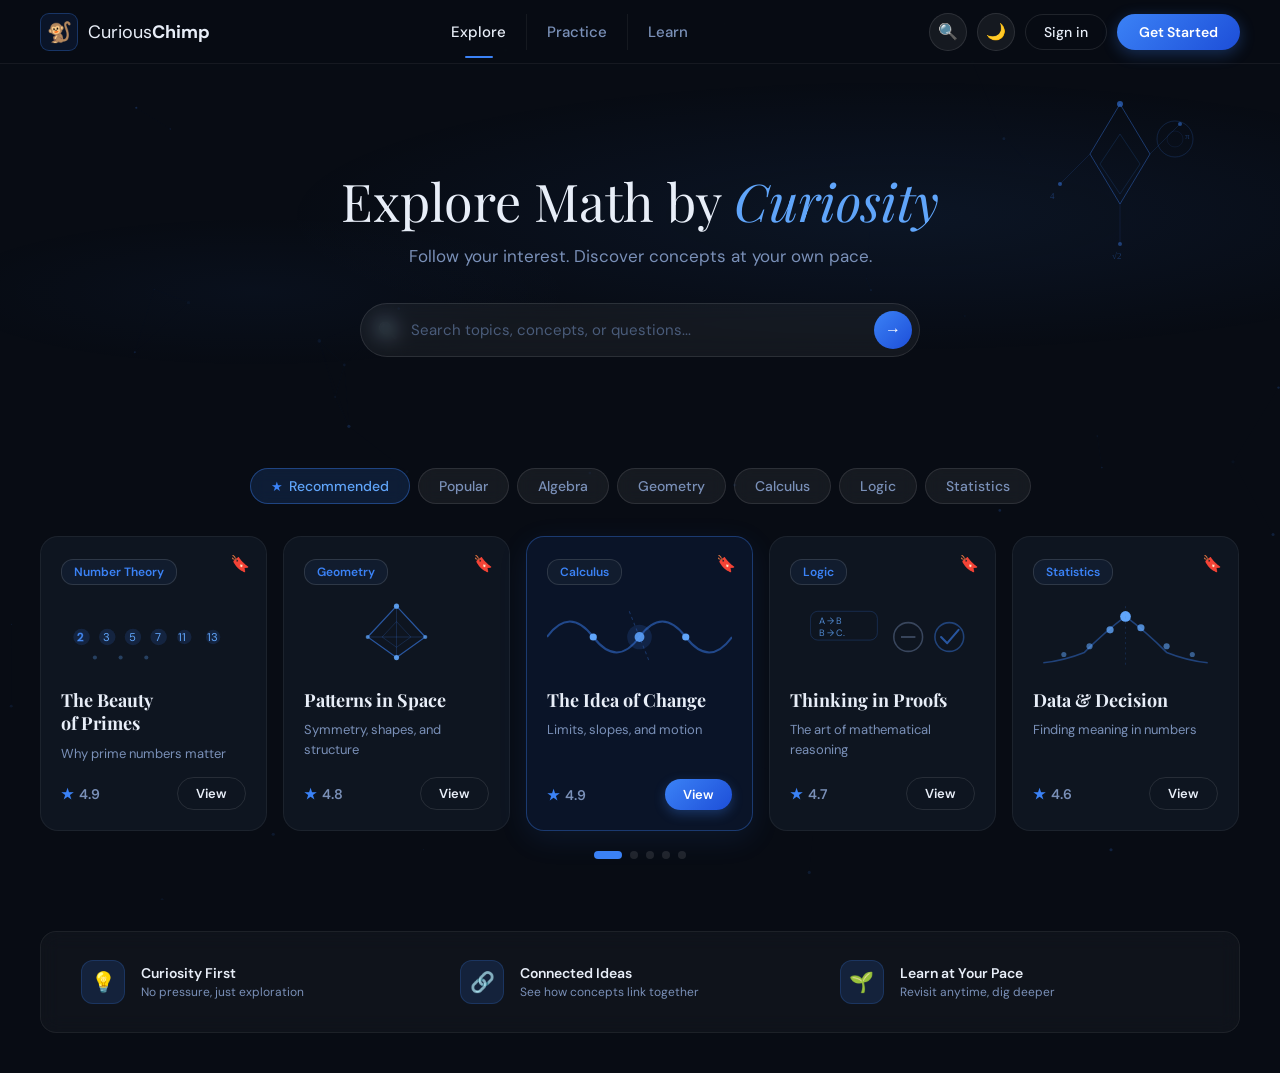
==== index.html @ c5323f4f "renamed index.html.html to index.html" ====
<!DOCTYPE html>
<html lang="en">
<head>
<meta charset="UTF-8">
<meta name="viewport" content="width=device-width, initial-scale=1.0">
<title>Curious Chimp – Explore Math by Curiosity</title>
<link href="https://fonts.googleapis.com/css2?family=Playfair+Display:ital,wght@0,400;0,700;1,400;1,700&family=DM+Sans:wght@300;400;500;600&display=swap" rel="stylesheet">
<style>
  :root {
    --gold: #3B82F6;
    --gold-light: #60A5FA;
    --gold-dim: rgba(59,130,246,0.15);
    --transition: 0.4s cubic-bezier(0.4,0,0.2,1);
  }

  /* ── DARK THEME ── */
  .dark {
    --bg: #080c14;
    --bg2: #0e1520;
    --bg3: #121a28;
    --card-bg: #0e1520;
    --card-border: rgba(255,255,255,0.06);
    --card-hover: #141e30;
    --nav-bg: rgba(8,12,20,0.92);
    --text-primary: #e8eef8;
    --text-secondary: #7a90b8;
    --text-muted: #4a5c7a;
    --pill-bg: rgba(255,255,255,0.06);
    --pill-border: rgba(255,255,255,0.1);
    --pill-active-bg: rgba(59,130,246,0.15);
    --pill-active-border: rgba(59,130,246,0.4);
    --search-bg: rgba(255,255,255,0.05);
    --search-border: rgba(255,255,255,0.1);
    --badge-bg: #111c2e;
    --badge-border: rgba(255,255,255,0.12);
    --footer-bg: rgba(255,255,255,0.03);
    --shadow: 0 0 60px rgba(59,130,246,0.08);
    --glow: 0 0 40px rgba(59,130,246,0.25);
  }

  /* ── LIGHT THEME ── */
  .light {
    --bg: #fafafa;
    --bg2: #f4f4f5;
    --bg3: #eeeeef;
    --card-bg: #ffffff;
    --card-border: rgba(0,0,0,0.07);
    --card-hover: #ffffff;
    --nav-bg: rgba(250,250,250,0.95);
    --text-primary: #0e1e3a;
    --text-secondary: #3a5890;
    --text-muted: #8a9ab8;
    --pill-bg: rgba(255,255,255,0.85);
    --pill-border: rgba(0,0,0,0.1);
    --pill-active-bg: rgba(59,130,246,0.10);
    --pill-active-border: rgba(59,130,246,0.45);
    --search-bg: #ffffff;
    --search-border: rgba(0,0,0,0.12);
    --badge-bg: rgba(59,130,246,0.08);
    --badge-border: rgba(59,130,246,0.2);
    --footer-bg: rgba(255,255,255,0.8);
    --shadow: 0 4px 30px rgba(0,0,0,0.06);
    --glow: 0 0 40px rgba(59,130,246,0.12);
  }

  * { margin: 0; padding: 0; box-sizing: border-box; }

  body {
    font-family: 'DM Sans', sans-serif;
    background: var(--bg);
    color: var(--text-primary);
    min-height: 100vh;
    transition: background var(--transition), color var(--transition);
    overflow-x: hidden;
  }

  /* ── NAVBAR ── */
  nav {
    position: sticky;
    top: 0;
    z-index: 100;
    background: var(--nav-bg);
    backdrop-filter: blur(20px);
    border-bottom: 1px solid var(--card-border);
    padding: 0 40px;
    height: 64px;
    display: flex;
    align-items: center;
    justify-content: space-between;
    transition: background var(--transition), border-color var(--transition);
  }

  .nav-logo {
    display: flex;
    align-items: center;
    gap: 10px;
    text-decoration: none;
  }

  .logo-icon {
    width: 38px;
    height: 38px;
    background: #0a1428;
    border-radius: 9px;
    display: flex;
    align-items: center;
    justify-content: center;
    font-size: 20px;
    border: 1px solid rgba(59,130,246,0.3);
  }

  .logo-text {
    font-family: 'DM Sans', sans-serif;
    font-size: 18px;
    font-weight: 400;
    color: var(--text-primary);
    transition: color var(--transition);
  }

  .logo-text strong { font-weight: 700; }

  .nav-links {
    display: flex;
    align-items: center;
    gap: 0;
    list-style: none;
  }

  .nav-links li a {
    padding: 8px 20px;
    text-decoration: none;
    font-size: 15px;
    font-weight: 500;
    color: var(--text-secondary);
    border-right: 1px solid var(--card-border);
    transition: color 0.2s;
    display: block;
  }
  .nav-links li:last-child a { border-right: none; }

  .nav-links li a.active {
    color: var(--text-primary);
    position: relative;
  }
  .nav-links li a.active::after {
    content: '';
    position: absolute;
    bottom: -8px;
    left: 50%;
    transform: translateX(-50%);
    width: 28px;
    height: 2px;
    background: var(--gold);
    border-radius: 2px;
  }
  .nav-links li a:hover { color: var(--text-primary); }

  .nav-actions {
    display: flex;
    align-items: center;
    gap: 10px;
  }

  .btn-icon {
    width: 38px;
    height: 38px;
    border-radius: 50%;
    border: 1px solid var(--pill-border);
    background: var(--pill-bg);
    color: var(--text-primary);
    cursor: pointer;
    display: flex;
    align-items: center;
    justify-content: center;
    font-size: 16px;
    transition: all 0.2s;
  }
  .btn-icon:hover { background: var(--gold-dim); border-color: var(--gold); }

  .btn-signin {
    padding: 8px 18px;
    border-radius: 20px;
    border: 1px solid var(--pill-border);
    background: transparent;
    color: var(--text-primary);
    font-family: 'DM Sans', sans-serif;
    font-size: 14px;
    font-weight: 500;
    cursor: pointer;
    transition: all 0.2s;
  }
  .btn-signin:hover { border-color: var(--gold); color: var(--gold); }

  .btn-cta {
    padding: 9px 22px;
    border-radius: 24px;
    border: none;
    background: linear-gradient(135deg, var(--gold), #1d4ed8);
    color: #fff;
    font-family: 'DM Sans', sans-serif;
    font-size: 14px;
    font-weight: 600;
    cursor: pointer;
    transition: all 0.2s;
    box-shadow: 0 4px 15px rgba(59,130,246,0.3);
  }
  .btn-cta:hover { transform: translateY(-1px); box-shadow: 0 6px 20px rgba(59,130,246,0.4); }

  /* Theme toggle */
  .theme-toggle {
    width: 38px;
    height: 38px;
    border-radius: 50%;
    border: 1px solid var(--pill-border);
    background: var(--pill-bg);
    color: var(--text-primary);
    cursor: pointer;
    display: flex;
    align-items: center;
    justify-content: center;
    font-size: 16px;
    transition: all 0.2s;
  }
  .theme-toggle:hover { background: var(--gold-dim); border-color: var(--gold); }

  /* ── HERO ── */
  .hero {
    position: relative;
    padding: 80px 40px 60px;
    text-align: center;
    overflow: hidden;
    min-height: 380px;
    display: flex;
    flex-direction: column;
    align-items: center;
    justify-content: center;
  }

  /* Dark hero background */
  .dark .hero::before {
    content: '';
    position: absolute;
    inset: 0;
    background: radial-gradient(ellipse 80% 60% at 70% 40%, rgba(59,130,246,0.08) 0%, transparent 60%),
                radial-gradient(ellipse 50% 40% at 20% 60%, rgba(59,130,246,0.04) 0%, transparent 50%);
    pointer-events: none;
  }

  /* Light hero background */
  .light .hero::before {
    content: '';
    position: absolute;
    inset: 0;
    background: radial-gradient(ellipse 80% 60% at 70% 40%, rgba(59,130,246,0.07) 0%, transparent 60%),
                radial-gradient(ellipse 60% 50% at 10% 70%, rgba(59,130,246,0.04) 0%, transparent 50%);
    pointer-events: none;
  }

  /* Geometric decoration top-right */
  .hero-deco {
    position: absolute;
    top: 20px;
    right: 60px;
    width: 200px;
    height: 220px;
    opacity: 0.5;
    pointer-events: none;
  }
  .dark .hero-deco { opacity: 0.4; }
  .light .hero-deco { opacity: 0.3; }

  .hero h1 {
    font-family: 'Playfair Display', serif;
    font-size: clamp(36px, 5vw, 52px);
    font-weight: 400;
    color: var(--text-primary);
    margin-bottom: 14px;
    position: relative;
    transition: color var(--transition);
    line-height: 1.15;
  }

  .hero h1 em {
    font-style: italic;
    color: var(--gold-light);
  }

  .hero p {
    font-size: 17px;
    color: var(--text-secondary);
    margin-bottom: 36px;
    font-weight: 400;
    position: relative;
    transition: color var(--transition);
  }

  /* Search */
  .search-wrap {
    position: relative;
    width: 100%;
    max-width: 560px;
    margin: 0 auto;
  }

  .search-box {
    width: 100%;
    padding: 16px 60px 16px 50px;
    border-radius: 32px;
    border: 1px solid var(--search-border);
    background: var(--search-bg);
    color: var(--text-primary);
    font-family: 'DM Sans', sans-serif;
    font-size: 15px;
    outline: none;
    transition: all 0.2s;
    backdrop-filter: blur(10px);
  }
  .search-box::placeholder { color: var(--text-muted); }
  .search-box:focus {
    border-color: rgba(59,130,246,0.5);
    box-shadow: 0 0 0 3px rgba(59,130,246,0.1);
  }

  .search-icon {
    position: absolute;
    left: 18px;
    top: 50%;
    transform: translateY(-50%);
    color: var(--text-muted);
    font-size: 16px;
  }

  .search-btn {
    position: absolute;
    right: 8px;
    top: 50%;
    transform: translateY(-50%);
    width: 38px;
    height: 38px;
    border-radius: 50%;
    border: none;
    background: linear-gradient(135deg, var(--gold), #1d4ed8);
    color: #fff;
    font-size: 16px;
    cursor: pointer;
    display: flex;
    align-items: center;
    justify-content: center;
    transition: all 0.2s;
  }
  .search-btn:hover { transform: translateY(-50%) scale(1.08); box-shadow: var(--glow); }

  /* ── FILTER PILLS ── */
  .filters {
    display: flex;
    justify-content: center;
    gap: 8px;
    padding: 24px 40px;
    flex-wrap: wrap;
  }

  .pill {
    padding: 8px 20px;
    border-radius: 24px;
    border: 1px solid var(--pill-border);
    background: var(--pill-bg);
    color: var(--text-secondary);
    font-family: 'DM Sans', sans-serif;
    font-size: 14px;
    font-weight: 500;
    cursor: pointer;
    transition: all 0.2s;
    display: flex;
    align-items: center;
    gap: 6px;
    backdrop-filter: blur(8px);
  }

  .pill:hover {
    border-color: rgba(59,130,246,0.4);
    color: var(--text-primary);
    background: var(--gold-dim);
  }

  .pill.active {
    background: var(--pill-active-bg);
    border-color: var(--pill-active-border);
    color: var(--gold-light);
  }

  .pill-star { color: var(--gold); font-size: 13px; }

  /* ── CARDS ── */
  .cards-section {
    padding: 8px 40px 40px;
  }

  .cards-track-wrap {
    overflow: visible;
    position: relative;
  }

  .cards-track {
    display: flex;
    gap: 16px;
    transition: transform 0.5s cubic-bezier(0.4, 0, 0.2, 1);
  }

  .card {
    flex: 0 0 calc(20% - 13px);
    min-width: 220px;
    background: var(--card-bg);
    border: 1px solid var(--card-border);
    border-radius: 18px;
    padding: 22px 20px 20px;
    cursor: pointer;
    transition: all 0.3s cubic-bezier(0.4, 0, 0.2, 1);
    display: flex;
    flex-direction: column;
    gap: 8px;
    position: relative;
  }

  .card:hover {
    background: var(--card-hover);
    border-color: rgba(59,130,246,0.3);
    transform: translateY(-4px);
    box-shadow: 0 16px 40px rgba(0,0,0,0.2), 0 0 20px rgba(59,130,246,0.08);
  }

  .card.featured {
    border-color: rgba(59,130,246,0.35);
    box-shadow: 0 8px 30px rgba(59,130,246,0.1);
  }
  .dark .card.featured { background: #0a1428; }
  .light .card.featured { background: #f0f5ff; }

  .card-badge {
    display: inline-block;
    padding: 4px 12px;
    border-radius: 12px;
    font-size: 12px;
    font-weight: 600;
    border: 1px solid var(--badge-border);
    background: var(--badge-bg);
    color: var(--gold);
    width: fit-content;
    transition: background var(--transition), border-color var(--transition);
  }

  .card-visual {
    height: 80px;
    display: flex;
    align-items: center;
    justify-content: center;
    margin: 4px 0;
  }

  .card-visual svg {
    width: 100%;
    height: 100%;
  }

  .card-title {
    font-family: 'Playfair Display', serif;
    font-size: 18px;
    font-weight: 700;
    color: var(--text-primary);
    line-height: 1.3;
    transition: color var(--transition);
  }

  .card-desc {
    font-size: 13px;
    color: var(--text-secondary);
    line-height: 1.5;
    flex: 1;
    transition: color var(--transition);
  }

  .card-footer {
    display: flex;
    align-items: center;
    justify-content: space-between;
    margin-top: 6px;
  }

  .card-rating {
    display: flex;
    align-items: center;
    gap: 5px;
    font-size: 14px;
    font-weight: 600;
    color: var(--text-secondary);
  }
  .card-rating .star { color: var(--gold); font-size: 14px; }

  .btn-view {
    padding: 7px 18px;
    border-radius: 20px;
    font-family: 'DM Sans', sans-serif;
    font-size: 13px;
    font-weight: 600;
    cursor: pointer;
    border: none;
    transition: all 0.2s;
  }

  .btn-view-filled {
    background: linear-gradient(135deg, var(--gold), #1d4ed8);
    color: #fff;
    box-shadow: 0 4px 12px rgba(59,130,246,0.3);
  }
  .btn-view-filled:hover { box-shadow: 0 6px 18px rgba(59,130,246,0.45); transform: translateY(-1px); }

  .btn-view-outline {
    background: transparent;
    border: 1px solid var(--pill-border) !important;
    color: var(--text-primary);
  }
  .btn-view-outline:hover { border-color: rgba(59,130,246,0.5) !important; color: var(--gold); }

  /* Bookmark icon */
  .card-bookmark {
    position: absolute;
    top: 16px;
    right: 16px;
    color: var(--text-muted);
    font-size: 16px;
    cursor: pointer;
    transition: color 0.2s;
  }
  .card-bookmark:hover, .card-bookmark.saved { color: var(--gold); }

  /* ── DOTS ── */
  .dots {
    display: flex;
    justify-content: center;
    gap: 8px;
    padding: 20px 0 32px;
  }

  .dot {
    width: 8px;
    height: 8px;
    border-radius: 4px;
    background: var(--pill-border);
    cursor: pointer;
    transition: all 0.3s;
    border: none;
  }
  .dot.active {
    width: 28px;
    background: var(--gold);
  }

  /* ── FOOTER FEATURES ── */
  .features {
    display: grid;
    grid-template-columns: repeat(3, 1fr);
    margin: 0 40px;
    border-radius: 16px;
    background: var(--footer-bg);
    border: 1px solid var(--card-border);
    padding: 28px 40px;
    gap: 20px;
    backdrop-filter: blur(10px);
    transition: background var(--transition), border-color var(--transition);
  }

  .feature {
    display: flex;
    align-items: center;
    gap: 16px;
  }

  .feature-icon {
    width: 44px;
    height: 44px;
    border-radius: 12px;
    background: var(--gold-dim);
    border: 1px solid rgba(59,130,246,0.2);
    display: flex;
    align-items: center;
    justify-content: center;
    font-size: 20px;
    flex-shrink: 0;
    color: var(--gold);
  }

  .feature h4 {
    font-family: 'DM Sans', sans-serif;
    font-size: 14px;
    font-weight: 600;
    color: var(--text-primary);
    margin-bottom: 2px;
    transition: color var(--transition);
  }

  .feature p {
    font-size: 12px;
    color: var(--text-secondary);
    transition: color var(--transition);
  }

  /* ── CARD SVG ILLUSTRATIONS ── */
  .dark .card-line { stroke: rgba(59,130,246,0.6); }
  .dark .card-line-dim { stroke: rgba(59,130,246,0.25); }
  .dark .card-dot { fill: var(--gold-light); }
  .dark .card-glow { fill: rgba(59,130,246,0.15); }

  .light .card-line { stroke: rgba(30,80,200,0.5); }
  .light .card-line-dim { stroke: rgba(30,80,200,0.2); }
  .light .card-dot { fill: var(--gold); }
  .light .card-glow { fill: rgba(59,130,246,0.08); }

  /* ── PARTICLE CANVAS ── */
  #particles {
    position: fixed;
    top: 0; left: 0;
    width: 100%; height: 100%;
    pointer-events: none;
    z-index: 0;
    opacity: 0.4;
  }
  .light #particles { opacity: 0.15; }

  /* all content above canvas */
  nav, main { position: relative; z-index: 1; }

  /* animations */
  @keyframes fadeUp {
    from { opacity: 0; transform: translateY(20px); }
    to { opacity: 1; transform: translateY(0); }
  }

  .hero > * { animation: fadeUp 0.7s ease both; }
  .hero > *:nth-child(1) { animation-delay: 0.05s; }
  .hero > *:nth-child(2) { animation-delay: 0.15s; }
  .hero > *:nth-child(3) { animation-delay: 0.25s; }

  @keyframes cardIn {
    from { opacity: 0; transform: translateY(16px); }
    to { opacity: 1; transform: translateY(0); }
  }
  .card { animation: cardIn 0.5s ease both; }
  .card:nth-child(1) { animation-delay: 0.1s; }
  .card:nth-child(2) { animation-delay: 0.18s; }
  .card:nth-child(3) { animation-delay: 0.26s; }
  .card:nth-child(4) { animation-delay: 0.34s; }
  .card:nth-child(5) { animation-delay: 0.42s; }

  /* wave svg animation */
  @keyframes waveDrift {
    0% { transform: translateX(0); }
    50% { transform: translateX(-8px); }
    100% { transform: translateX(0); }
  }
  .wave-path { animation: waveDrift 4s ease-in-out infinite; }

  /* number theory top primes floating */
  @keyframes float {
    0%, 100% { transform: translateY(0); }
    50% { transform: translateY(-5px); }
  }
  .float-el { animation: float 3s ease-in-out infinite; }

  /* modal overlay for "View" */
  .modal-overlay {
    display: none;
    position: fixed;
    inset: 0;
    background: rgba(0,0,0,0.7);
    z-index: 200;
    align-items: center;
    justify-content: center;
    backdrop-filter: blur(6px);
  }
  .modal-overlay.open { display: flex; animation: fadeUp 0.25s ease; }

  .modal {
    background: var(--card-bg);
    border: 1px solid var(--card-border);
    border-radius: 24px;
    padding: 40px;
    max-width: 440px;
    width: 90%;
    position: relative;
    text-align: center;
  }

  .modal-close {
    position: absolute;
    top: 16px;
    right: 16px;
    background: none;
    border: none;
    color: var(--text-muted);
    font-size: 20px;
    cursor: pointer;
    transition: color 0.2s;
  }
  .modal-close:hover { color: var(--text-primary); }

  .modal h2 {
    font-family: 'Playfair Display', serif;
    font-size: 26px;
    color: var(--text-primary);
    margin: 16px 0 10px;
  }
  .modal p {
    color: var(--text-secondary);
    font-size: 14px;
    line-height: 1.7;
    margin-bottom: 24px;
  }
  .modal .btn-cta { width: 100%; justify-content: center; display: block; padding: 13px; }
</style>
</head>
<body class="dark">

<canvas id="particles"></canvas>

<nav>
  <a href="#" class="nav-logo">
    <div class="logo-icon">🐒</div>
    <span class="logo-text">Curious<strong>Chimp</strong></span>
  </a>

  <ul class="nav-links">
    <li><a href="#" class="active">Explore</a></li>
    <li><a href="#">Practice</a></li>
    <li><a href="#">Learn</a></li>
  </ul>

  <div class="nav-actions">
    <button class="btn-icon" title="Search">🔍</button>
    <button class="theme-toggle" id="themeToggle" title="Toggle theme">🌙</button>
    <button class="btn-signin">Sign in</button>
    <button class="btn-cta">Get Started</button>
  </div>
</nav>

<main>
  <!-- HERO -->
  <section class="hero">
    <!-- Geometric decoration -->
    <svg class="hero-deco" viewBox="0 0 200 220" fill="none" xmlns="http://www.w3.org/2000/svg">
      <g opacity="0.8">
        <!-- diamond shapes -->
        <polygon points="100,20 130,70 100,120 70,70" stroke="#3B82F6" stroke-width="0.8" fill="none" opacity="0.6"/>
        <polygon points="100,50 120,80 100,110 80,80" stroke="#3B82F6" stroke-width="0.5" fill="none" opacity="0.4"/>
        <!-- circles -->
        <circle cx="155" cy="55" r="18" stroke="#3B82F6" stroke-width="0.6" fill="none" opacity="0.4"/>
        <circle cx="155" cy="55" r="8" stroke="#3B82F6" stroke-width="0.4" fill="none" opacity="0.3"/>
        <!-- lines -->
        <line x1="70" y1="70" x2="40" y2="100" stroke="#3B82F6" stroke-width="0.5" opacity="0.35"/>
        <line x1="130" y1="70" x2="160" y2="40" stroke="#3B82F6" stroke-width="0.5" opacity="0.35"/>
        <line x1="100" y1="120" x2="100" y2="160" stroke="#3B82F6" stroke-width="0.5" opacity="0.3"/>
        <!-- dots -->
        <circle cx="40" cy="100" r="2" fill="#3B82F6" opacity="0.6"/>
        <circle cx="160" cy="40" r="2" fill="#3B82F6" opacity="0.6"/>
        <circle cx="100" cy="160" r="2" fill="#3B82F6" opacity="0.5"/>
        <circle cx="100" cy="20" r="3" fill="#3B82F6" opacity="0.7"/>
        <!-- small number labels -->
        <text x="30" y="115" font-size="9" fill="#3B82F6" opacity="0.4" font-family="serif">4</text>
        <text x="165" y="55" font-size="9" fill="#3B82F6" opacity="0.4" font-family="serif">π</text>
        <text x="92" y="175" font-size="9" fill="#3B82F6" opacity="0.4" font-family="serif">√2</text>
      </g>
    </svg>

    <h1>Explore Math by <em>Curiosity</em></h1>
    <p>Follow your interest. Discover concepts at your own pace.</p>

    <div class="search-wrap">
      <span class="search-icon">🔍</span>
      <input class="search-box" type="text" placeholder="Search topics, concepts, or questions..." id="searchInput">
      <button class="search-btn" id="searchBtn">→</button>
    </div>
  </section>

  <!-- FILTER PILLS -->
  <div class="filters">
    <button class="pill active" data-filter="recommended">
      <span class="pill-star">★</span> Recommended
    </button>
    <button class="pill" data-filter="popular">Popular</button>
    <button class="pill" data-filter="algebra">Algebra</button>
    <button class="pill" data-filter="geometry">Geometry</button>
    <button class="pill" data-filter="calculus">Calculus</button>
    <button class="pill" data-filter="logic">Logic</button>
    <button class="pill" data-filter="statistics">Statistics</button>
  </div>

  <!-- CARDS -->
  <div class="cards-section">
    <div class="cards-track-wrap">
      <div class="cards-track" id="cardsTrack">

        <!-- Card 1: Number Theory -->
        <div class="card" data-topic="number-theory" data-title="The Beauty of Primes" data-desc="Prime numbers are the fundamental building blocks of all integers. Explore the Sieve of Eratosthenes, the Prime Number Theorem, and unsolved mysteries like the Riemann Hypothesis." data-rating="4.9">
          <span class="card-badge">Number Theory</span>
          <span class="card-bookmark" title="Bookmark">🔖</span>
          <div class="card-visual">
            <svg viewBox="0 0 180 70" fill="none" xmlns="http://www.w3.org/2000/svg">
              <!-- Sieve-like dot grid for primes -->
              <g class="float-el" style="animation-delay:0s">
                <circle cx="20" cy="35" r="8" class="card-glow"/>
                <text x="16" y="39" font-size="11" class="card-line" fill="currentColor" style="fill:var(--gold-light)">2</text>
              </g>
              <g class="float-el" style="animation-delay:0.3s">
                <circle cx="45" cy="35" r="8" class="card-glow"/>
                <text x="41" y="39" font-size="11" style="fill:var(--gold-light)">3</text>
              </g>
              <g class="float-el" style="animation-delay:0.6s">
                <circle cx="70" cy="35" r="8" class="card-glow"/>
                <text x="66" y="39" font-size="11" style="fill:var(--gold-light)">5</text>
              </g>
              <g class="float-el" style="animation-delay:0.9s">
                <circle cx="95" cy="35" r="8" class="card-glow"/>
                <text x="91" y="39" font-size="11" style="fill:var(--gold-light)">7</text>
              </g>
              <g class="float-el" style="animation-delay:1.2s">
                <circle cx="120" cy="35" r="7" class="card-glow"/>
                <text x="114" y="39" font-size="11" style="fill:var(--gold-light)">11</text>
              </g>
              <g class="float-el" style="animation-delay:1.5s">
                <circle cx="148" cy="35" r="7" class="card-glow"/>
                <text x="142" y="39" font-size="11" style="fill:var(--gold-light)">13</text>
              </g>
              <!-- dots between -->
              <circle cx="33" cy="55" r="2" class="card-dot" opacity="0.3"/>
              <circle cx="58" cy="55" r="2" class="card-dot" opacity="0.3"/>
              <circle cx="83" cy="55" r="2" class="card-dot" opacity="0.3"/>
            </svg>
          </div>
          <h3 class="card-title">The Beauty<br>of Primes</h3>
          <p class="card-desc">Why prime numbers matter</p>
          <div class="card-footer">
            <span class="card-rating"><span class="star">★</span> 4.9</span>
            <button class="btn-view btn-view-outline" onclick="openModal(this.closest('.card'))">View</button>
          </div>
        </div>

        <!-- Card 2: Geometry -->
        <div class="card" data-topic="geometry" data-title="Patterns in Space" data-desc="Explore the infinite world of symmetry, tessellations, and geometric structures. From Platonic solids to hyperbolic planes, discover how shape and space reveal deep mathematical truths." data-rating="4.8">
          <span class="card-badge">Geometry</span>
          <span class="card-bookmark" title="Bookmark">🔖</span>
          <div class="card-visual">
            <svg viewBox="0 0 180 70" fill="none" xmlns="http://www.w3.org/2000/svg">
              <!-- Wireframe diamond/crystal -->
              <g transform="translate(90,35)">
                <!-- front face -->
                <polygon points="0,-30 28,0 0,20 -28,0" class="card-line" stroke-width="1.2" fill="none"/>
                <!-- back lines -->
                <line x1="0" y1="-30" x2="0" y2="20" class="card-line-dim" stroke-width="0.8"/>
                <line x1="-28" y1="0" x2="28" y2="0" class="card-line-dim" stroke-width="0.8"/>
                <!-- inner detail -->
                <polygon points="0,-15 14,0 0,10 -14,0" class="card-line" stroke-width="0.6" fill="none" opacity="0.5"/>
                <!-- glow dots at vertices -->
                <circle cx="0" cy="-30" r="2.5" class="card-dot" opacity="0.9"/>
                <circle cx="28" cy="0" r="2" class="card-dot" opacity="0.7"/>
                <circle cx="-28" cy="0" r="2" class="card-dot" opacity="0.7"/>
                <circle cx="0" cy="20" r="2.5" class="card-dot" opacity="0.9"/>
              </g>
            </svg>
          </div>
          <h3 class="card-title">Patterns in Space</h3>
          <p class="card-desc">Symmetry, shapes, and structure</p>
          <div class="card-footer">
            <span class="card-rating"><span class="star">★</span> 4.8</span>
            <button class="btn-view btn-view-outline" onclick="openModal(this.closest('.card'))">View</button>
          </div>
        </div>

        <!-- Card 3: Calculus (FEATURED) -->
        <div class="card featured" data-topic="calculus" data-title="The Idea of Change" data-desc="Calculus is the mathematics of motion and change. From Newton's laws of motion to the shape of a hanging chain, limits, derivatives, and integrals describe how the universe evolves." data-rating="4.9">
          <span class="card-badge">Calculus</span>
          <span class="card-bookmark" title="Bookmark">🔖</span>
          <div class="card-visual">
            <svg viewBox="0 0 180 70" fill="none" xmlns="http://www.w3.org/2000/svg">
              <!-- Sine/cosine wave -->
              <path d="M 0 35 Q 22 5 45 35 Q 68 65 90 35 Q 112 5 135 35 Q 158 65 180 35"
                class="card-line wave-path" stroke-width="2" fill="none" opacity="0.8"/>
              <!-- derivative tangent -->
              <line x1="80" y1="10" x2="100" y2="60" class="card-line" stroke-width="1" opacity="0.5" stroke-dasharray="3,3"/>
              <!-- glow dots on wave -->
              <circle cx="45" cy="35" r="3.5" class="card-dot"/>
              <circle cx="90" cy="35" r="4" class="card-dot" opacity="0.9">
                <animate attributeName="r" values="4;5.5;4" dur="2s" repeatCount="indefinite"/>
              </circle>
              <circle cx="135" cy="35" r="3.5" class="card-dot"/>
              <!-- subtle glow -->
              <circle cx="90" cy="35" r="12" class="card-glow"/>
            </svg>
          </div>
          <h3 class="card-title">The Idea of Change</h3>
          <p class="card-desc">Limits, slopes, and motion</p>
          <div class="card-footer">
            <span class="card-rating"><span class="star">★</span> 4.9</span>
            <button class="btn-view btn-view-filled" onclick="openModal(this.closest('.card'))">View</button>
          </div>
        </div>

        <!-- Card 4: Logic -->
        <div class="card" data-topic="logic" data-title="Thinking in Proofs" data-desc="Logic is the backbone of mathematical reasoning. Learn to construct rigorous proofs, understand propositional and predicate logic, and discover why paradoxes like Russell's are so profound." data-rating="4.7">
          <span class="card-badge">Logic</span>
          <span class="card-bookmark" title="Bookmark">🔖</span>
          <div class="card-visual">
            <svg viewBox="0 0 180 70" fill="none" xmlns="http://www.w3.org/2000/svg">
              <!-- Logic symbols / proof box -->
              <rect x="20" y="10" width="65" height="28" rx="7" class="card-line-dim" stroke-width="0.8" fill="none"/>
              <text x="28" y="22" font-size="9" style="fill:var(--gold-light)" opacity="0.8">A → B</text>
              <text x="28" y="34" font-size="9" style="fill:var(--gold-light)" opacity="0.8">B → C.</text>
              <!-- minus circle -->
              <circle cx="115" cy="35" r="14" stroke="currentColor" style="stroke:var(--text-secondary)" stroke-width="1.5" fill="none" opacity="0.4"/>
              <line x1="108" y1="35" x2="122" y2="35" style="stroke:var(--text-secondary)" stroke-width="1.5" opacity="0.5"/>
              <!-- check circle -->
              <circle cx="155" cy="35" r="14" class="card-line" stroke-width="1.5" fill="none" opacity="0.7"/>
              <polyline points="147,35 153,41 164,28" class="card-line" stroke-width="2" fill="none" stroke-linecap="round" stroke-linejoin="round"/>
            </svg>
          </div>
          <h3 class="card-title">Thinking in Proofs</h3>
          <p class="card-desc">The art of mathematical reasoning</p>
          <div class="card-footer">
            <span class="card-rating"><span class="star">★</span> 4.7</span>
            <button class="btn-view btn-view-outline" onclick="openModal(this.closest('.card'))">View</button>
          </div>
        </div>

        <!-- Card 5: Statistics -->
        <div class="card" data-topic="statistics" data-title="Data & Decision" data-desc="From Bayes' theorem to regression analysis, statistics is how we make sense of a noisy world. Understand probability distributions, hypothesis testing, and the mathematics of uncertainty." data-rating="4.6">
          <span class="card-badge">Statistics</span>
          <span class="card-bookmark" title="Bookmark">🔖</span>
          <div class="card-visual">
            <svg viewBox="0 0 180 70" fill="none" xmlns="http://www.w3.org/2000/svg">
              <!-- Bell curve / scatter -->
              <path d="M 10 60 Q 30 58 50 50 Q 70 30 90 15 Q 110 30 130 50 Q 150 58 170 60"
                class="card-line" stroke-width="1.5" fill="none" opacity="0.7"/>
              <!-- data scatter dots -->
              <circle cx="30" cy="52" r="2.5" class="card-dot" opacity="0.5"/>
              <circle cx="55" cy="44" r="3" class="card-dot" opacity="0.6"/>
              <circle cx="75" cy="28" r="3.5" class="card-dot" opacity="0.8"/>
              <circle cx="90" cy="15" r="4" class="card-dot">
                <animate attributeName="r" values="4;5.5;4" dur="2.5s" repeatCount="indefinite"/>
              </circle>
              <circle cx="105" cy="26" r="3.5" class="card-dot" opacity="0.8"/>
              <circle cx="130" cy="44" r="3" class="card-dot" opacity="0.6"/>
              <circle cx="155" cy="52" r="2.5" class="card-dot" opacity="0.5"/>
              <!-- vertical center line -->
              <line x1="90" y1="5" x2="90" y2="65" class="card-line-dim" stroke-width="0.7" stroke-dasharray="2,3"/>
            </svg>
          </div>
          <h3 class="card-title">Data & Decision</h3>
          <p class="card-desc">Finding meaning in numbers</p>
          <div class="card-footer">
            <span class="card-rating"><span class="star">★</span> 4.6</span>
            <button class="btn-view btn-view-outline" onclick="openModal(this.closest('.card'))">View</button>
          </div>
        </div>

      </div><!-- /cards-track -->
    </div>

    <!-- Dots -->
    <div class="dots">
      <button class="dot active" data-dot="0"></button>
      <button class="dot" data-dot="1"></button>
      <button class="dot" data-dot="2"></button>
      <button class="dot" data-dot="3"></button>
      <button class="dot" data-dot="4"></button>
    </div>
  </div>

  <!-- FEATURES FOOTER -->
  <div class="features">
    <div class="feature">
      <div class="feature-icon">💡</div>
      <div>
        <h4>Curiosity First</h4>
        <p>No pressure, just exploration</p>
      </div>
    </div>
    <div class="feature">
      <div class="feature-icon">🔗</div>
      <div>
        <h4>Connected Ideas</h4>
        <p>See how concepts link together</p>
      </div>
    </div>
    <div class="feature">
      <div class="feature-icon">🌱</div>
      <div>
        <h4>Learn at Your Pace</h4>
        <p>Revisit anytime, dig deeper</p>
      </div>
    </div>
  </div>

  <div style="height:40px"></div>
</main>

<!-- MODAL -->
<div class="modal-overlay" id="modal" onclick="if(event.target===this)closeModal()">
  <div class="modal">
    <button class="modal-close" onclick="closeModal()">✕</button>
    <div style="font-size:36px" id="modalIcon">📐</div>
    <h2 id="modalTitle">Patterns in Space</h2>
    <p id="modalDesc">Description goes here.</p>
    <div style="display:flex;align-items:center;justify-content:center;gap:6px;margin-bottom:20px">
      <span style="color:var(--gold);font-size:16px">★</span>
      <span id="modalRating" style="font-weight:600;color:var(--text-primary)">4.8</span>
      <span style="color:var(--text-muted);font-size:13px">rating</span>
    </div>
    <button class="btn-cta" onclick="closeModal()">Start Exploring →</button>
  </div>
</div>

<script>
// ── THEME TOGGLE ──
const toggle = document.getElementById('themeToggle');
const body = document.body;
let isDark = true;

toggle.addEventListener('click', () => {
  isDark = !isDark;
  body.className = isDark ? 'dark' : 'light';
  toggle.textContent = isDark ? '🌙' : '☀️';
});

// ── FILTER PILLS ──
const pills = document.querySelectorAll('.pill');
const cards = document.querySelectorAll('.card');
const topicIcons = {
  'number-theory': '🔢', 'geometry': '📐', 'calculus': '📈',
  'logic': '🧠', 'statistics': '📊', 'algebra': '🔣'
};

pills.forEach(pill => {
  pill.addEventListener('click', () => {
    pills.forEach(p => p.classList.remove('active'));
    pill.classList.add('active');

    const filter = pill.dataset.filter;
    cards.forEach(card => {
      const topic = card.dataset.topic;
      const match = filter === 'recommended' || filter === 'popular' ||
                    topic === filter;
      card.style.opacity = match ? '1' : '0.35';
      card.style.transform = match ? '' : 'scale(0.97)';
    });
  });
});

// ── BOOKMARKS ──
document.querySelectorAll('.card-bookmark').forEach(bm => {
  bm.addEventListener('click', (e) => {
    e.stopPropagation();
    bm.classList.toggle('saved');
  });
});

// ── MODAL ──
function openModal(card) {
  document.getElementById('modalTitle').textContent = card.dataset.title;
  document.getElementById('modalDesc').textContent = card.dataset.desc;
  document.getElementById('modalRating').textContent = card.dataset.rating;
  document.getElementById('modalIcon').textContent = topicIcons[card.dataset.topic] || '📚';
  document.getElementById('modal').classList.add('open');
}
function closeModal() {
  document.getElementById('modal').classList.remove('open');
}

// ── SEARCH ──
document.getElementById('searchBtn').addEventListener('click', () => {
  const val = document.getElementById('searchInput').value.toLowerCase().trim();
  if (!val) return;
  cards.forEach(card => {
    const text = (card.dataset.title + card.dataset.desc + card.dataset.topic).toLowerCase();
    const match = text.includes(val);
    card.style.opacity = match ? '1' : '0.3';
    card.style.transform = match ? '' : 'scale(0.97)';
  });
});
document.getElementById('searchInput').addEventListener('keydown', (e) => {
  if (e.key === 'Enter') document.getElementById('searchBtn').click();
  if (e.key === 'Escape') {
    document.getElementById('searchInput').value = '';
    cards.forEach(c => { c.style.opacity = '1'; c.style.transform = ''; });
  }
});

// ── DOTS / CAROUSEL (fake scroll highlight) ──
const dots = document.querySelectorAll('.dot');
dots.forEach(dot => {
  dot.addEventListener('click', () => {
    dots.forEach(d => d.classList.remove('active'));
    dot.classList.add('active');
  });
});

// ── NAV LINKS ──
document.querySelectorAll('.nav-links a').forEach(link => {
  link.addEventListener('click', (e) => {
    e.preventDefault();
    document.querySelectorAll('.nav-links a').forEach(l => l.classList.remove('active'));
    link.classList.add('active');
  });
});

// ── PARTICLE CANVAS ──
const canvas = document.getElementById('particles');
const ctx = canvas.getContext('2d');
let W, H, particles;

function resize() {
  W = canvas.width = window.innerWidth;
  H = canvas.height = window.innerHeight;
}

function createParticles() {
  particles = Array.from({length: 55}, () => ({
    x: Math.random() * W,
    y: Math.random() * H,
    r: Math.random() * 1.5 + 0.3,
    vx: (Math.random() - 0.5) * 0.25,
    vy: (Math.random() - 0.5) * 0.25,
    a: Math.random() * 0.5 + 0.1
  }));
}

function drawParticles() {
  ctx.clearRect(0, 0, W, H);
  const goldColor = isDark ? '59,130,246' : '30,80,200';
  particles.forEach(p => {
    p.x += p.vx;
    p.y += p.vy;
    if (p.x < 0) p.x = W;
    if (p.x > W) p.x = 0;
    if (p.y < 0) p.y = H;
    if (p.y > H) p.y = 0;
    ctx.beginPath();
    ctx.arc(p.x, p.y, p.r, 0, Math.PI * 2);
    ctx.fillStyle = `rgba(${goldColor},${p.a})`;
    ctx.fill();
  });

  // Draw connecting lines
  for (let i = 0; i < particles.length; i++) {
    for (let j = i + 1; j < particles.length; j++) {
      const dx = particles[i].x - particles[j].x;
      const dy = particles[i].y - particles[j].y;
      const dist = Math.sqrt(dx * dx + dy * dy);
      if (dist < 120) {
        const opacity = (1 - dist / 120) * 0.12;
        ctx.beginPath();
        ctx.moveTo(particles[i].x, particles[i].y);
        ctx.lineTo(particles[j].x, particles[j].y);
        ctx.strokeStyle = `rgba(${goldColor},${opacity})`;
        ctx.lineWidth = 0.5;
        ctx.stroke();
      }
    }
  }
  requestAnimationFrame(drawParticles);
}

window.addEventListener('resize', () => { resize(); createParticles(); });
resize();
createParticles();
drawParticles();
</script>
</body>
</html>
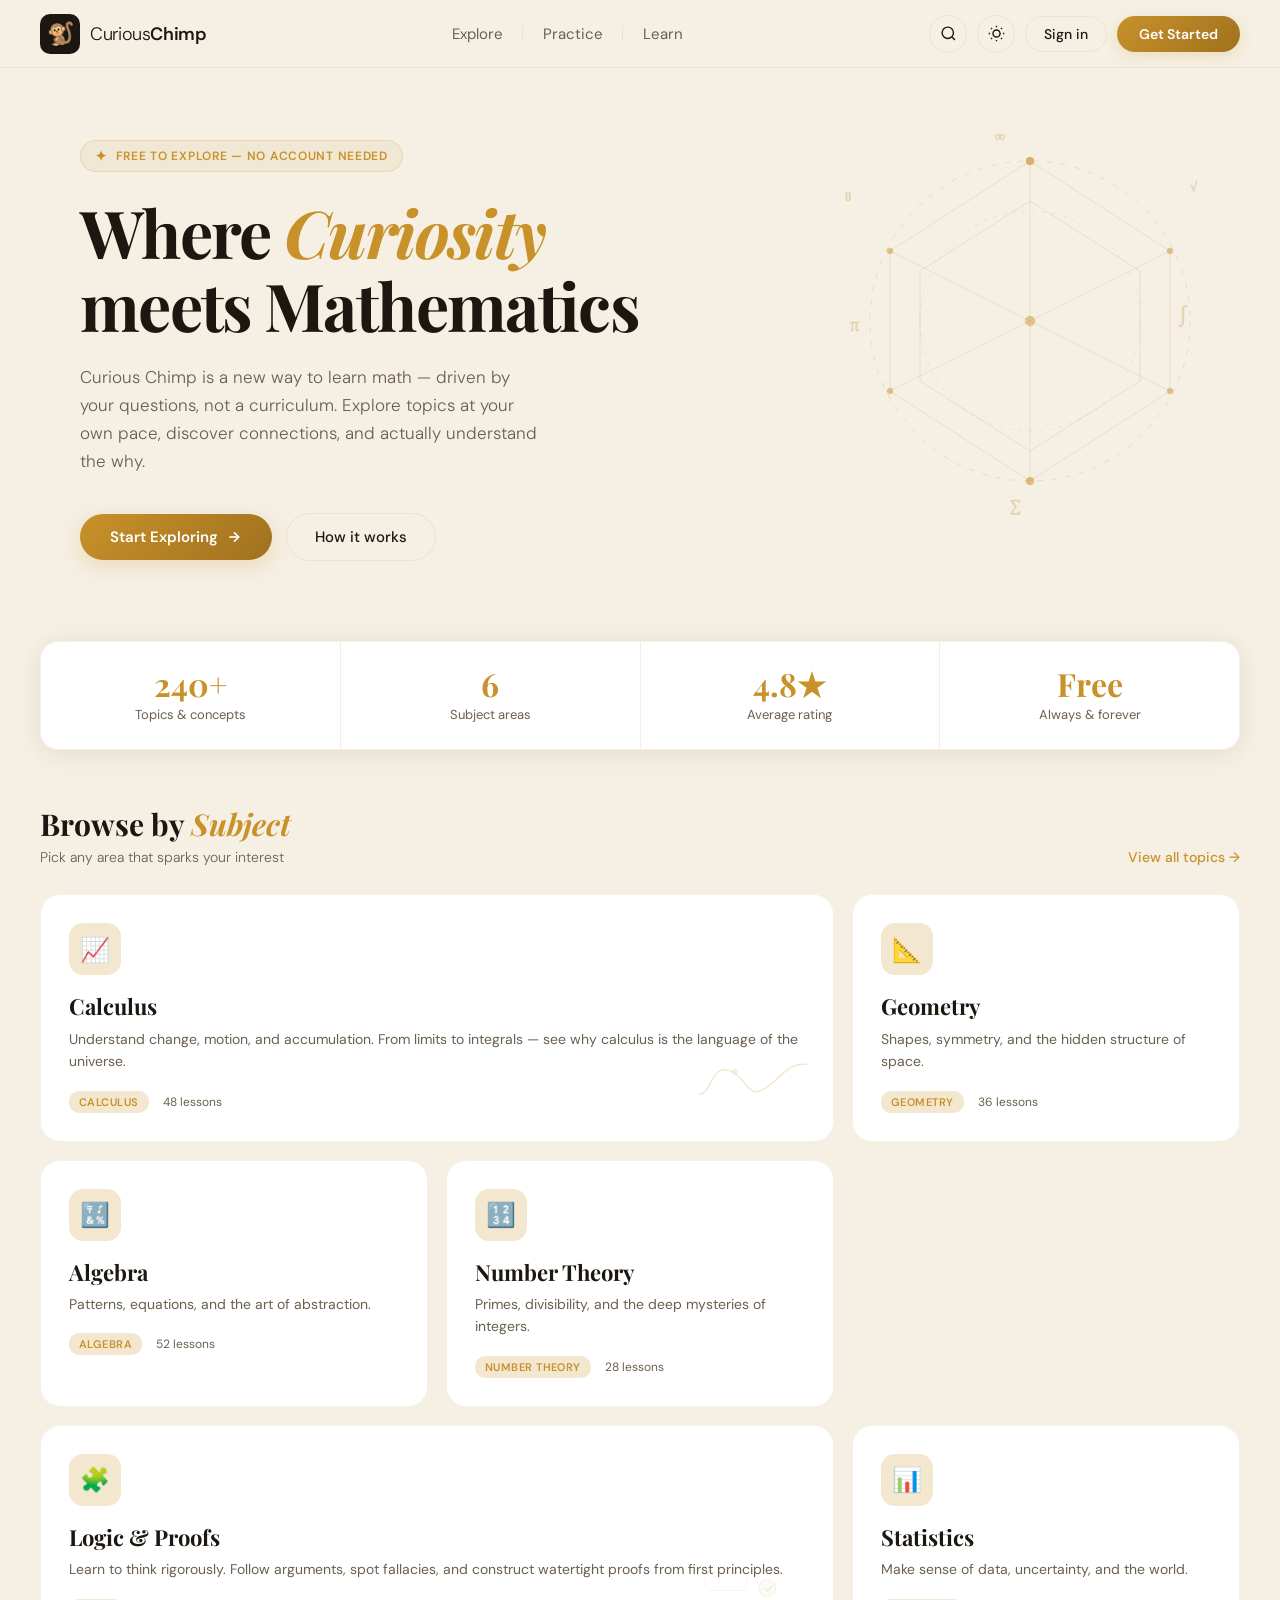
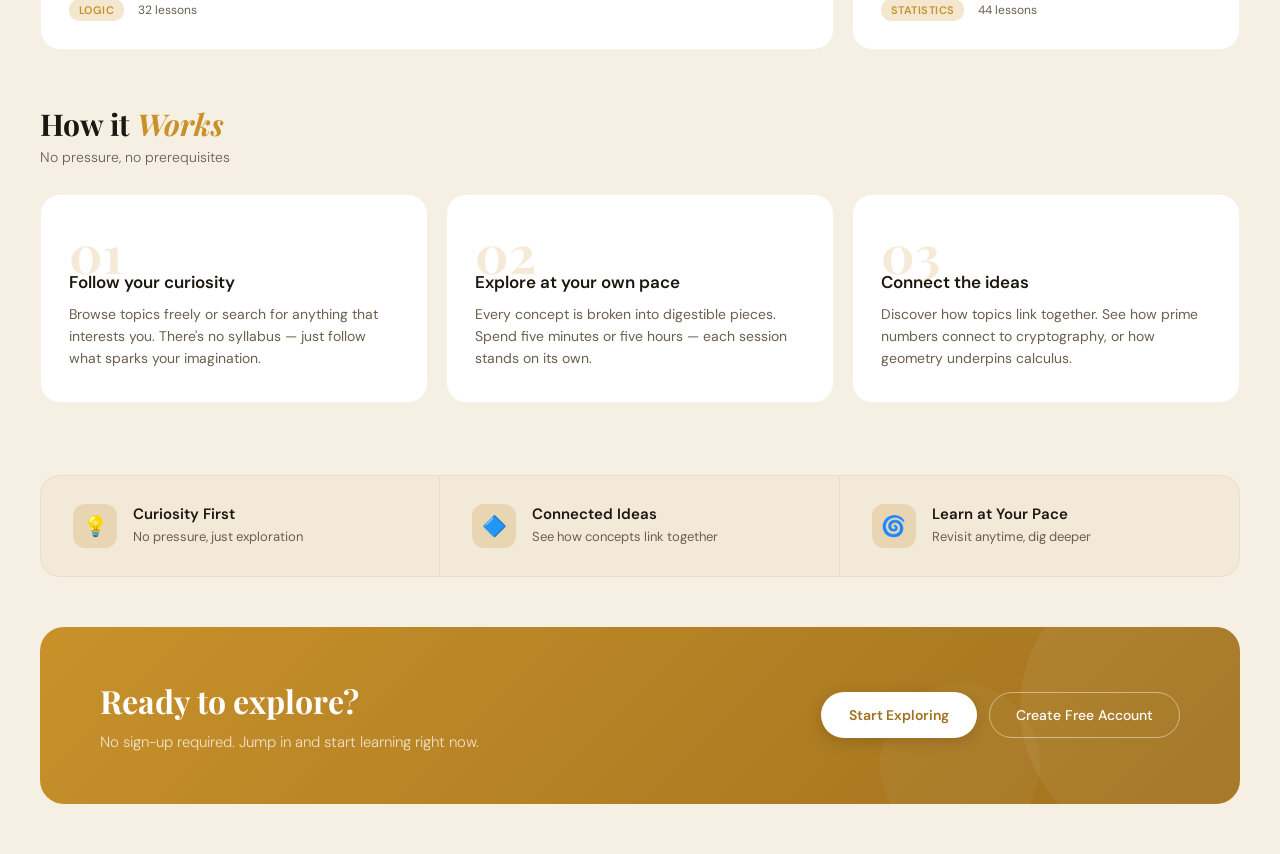
==== commit 69fa66e2: "used claude to turn wp skeleton into functional website" ====
--- a/index.html
+++ b/index.html
@@ -1,1175 +1,286 @@
 <!DOCTYPE html>
-<html lang="en">
+<html lang="en" data-theme="light">
 <head>
-<meta charset="UTF-8">
-<meta name="viewport" content="width=device-width, initial-scale=1.0">
-<title>Curious Chimp – Explore Math by Curiosity</title>
-<link href="https://fonts.googleapis.com/css2?family=Playfair+Display:ital,wght@0,400;0,700;1,400;1,700&family=DM+Sans:wght@300;400;500;600&display=swap" rel="stylesheet">
-<style>
-  :root {
-    --gold: #3B82F6;
-    --gold-light: #60A5FA;
-    --gold-dim: rgba(59,130,246,0.15);
-    --transition: 0.4s cubic-bezier(0.4,0,0.2,1);
-  }
-
-  /* ── DARK THEME ── */
-  .dark {
-    --bg: #080c14;
-    --bg2: #0e1520;
-    --bg3: #121a28;
-    --card-bg: #0e1520;
-    --card-border: rgba(255,255,255,0.06);
-    --card-hover: #141e30;
-    --nav-bg: rgba(8,12,20,0.92);
-    --text-primary: #e8eef8;
-    --text-secondary: #7a90b8;
-    --text-muted: #4a5c7a;
-    --pill-bg: rgba(255,255,255,0.06);
-    --pill-border: rgba(255,255,255,0.1);
-    --pill-active-bg: rgba(59,130,246,0.15);
-    --pill-active-border: rgba(59,130,246,0.4);
-    --search-bg: rgba(255,255,255,0.05);
-    --search-border: rgba(255,255,255,0.1);
-    --badge-bg: #111c2e;
-    --badge-border: rgba(255,255,255,0.12);
-    --footer-bg: rgba(255,255,255,0.03);
-    --shadow: 0 0 60px rgba(59,130,246,0.08);
-    --glow: 0 0 40px rgba(59,130,246,0.25);
-  }
-
-  /* ── LIGHT THEME ── */
-  .light {
-    --bg: #fafafa;
-    --bg2: #f4f4f5;
-    --bg3: #eeeeef;
-    --card-bg: #ffffff;
-    --card-border: rgba(0,0,0,0.07);
-    --card-hover: #ffffff;
-    --nav-bg: rgba(250,250,250,0.95);
-    --text-primary: #0e1e3a;
-    --text-secondary: #3a5890;
-    --text-muted: #8a9ab8;
-    --pill-bg: rgba(255,255,255,0.85);
-    --pill-border: rgba(0,0,0,0.1);
-    --pill-active-bg: rgba(59,130,246,0.10);
-    --pill-active-border: rgba(59,130,246,0.45);
-    --search-bg: #ffffff;
-    --search-border: rgba(0,0,0,0.12);
-    --badge-bg: rgba(59,130,246,0.08);
-    --badge-border: rgba(59,130,246,0.2);
-    --footer-bg: rgba(255,255,255,0.8);
-    --shadow: 0 4px 30px rgba(0,0,0,0.06);
-    --glow: 0 0 40px rgba(59,130,246,0.12);
-  }
-
-  * { margin: 0; padding: 0; box-sizing: border-box; }
-
-  body {
-    font-family: 'DM Sans', sans-serif;
-    background: var(--bg);
-    color: var(--text-primary);
-    min-height: 100vh;
-    transition: background var(--transition), color var(--transition);
-    overflow-x: hidden;
-  }
-
-  /* ── NAVBAR ── */
-  nav {
-    position: sticky;
-    top: 0;
-    z-index: 100;
-    background: var(--nav-bg);
-    backdrop-filter: blur(20px);
-    border-bottom: 1px solid var(--card-border);
-    padding: 0 40px;
-    height: 64px;
-    display: flex;
-    align-items: center;
-    justify-content: space-between;
-    transition: background var(--transition), border-color var(--transition);
-  }
-
-  .nav-logo {
-    display: flex;
-    align-items: center;
-    gap: 10px;
-    text-decoration: none;
-  }
-
-  .logo-icon {
-    width: 38px;
-    height: 38px;
-    background: #0a1428;
-    border-radius: 9px;
-    display: flex;
-    align-items: center;
-    justify-content: center;
-    font-size: 20px;
-    border: 1px solid rgba(59,130,246,0.3);
-  }
-
-  .logo-text {
-    font-family: 'DM Sans', sans-serif;
-    font-size: 18px;
-    font-weight: 400;
-    color: var(--text-primary);
-    transition: color var(--transition);
-  }
-
-  .logo-text strong { font-weight: 700; }
-
-  .nav-links {
-    display: flex;
-    align-items: center;
-    gap: 0;
-    list-style: none;
-  }
-
-  .nav-links li a {
-    padding: 8px 20px;
-    text-decoration: none;
-    font-size: 15px;
-    font-weight: 500;
-    color: var(--text-secondary);
-    border-right: 1px solid var(--card-border);
-    transition: color 0.2s;
-    display: block;
-  }
-  .nav-links li:last-child a { border-right: none; }
-
-  .nav-links li a.active {
-    color: var(--text-primary);
-    position: relative;
-  }
-  .nav-links li a.active::after {
-    content: '';
-    position: absolute;
-    bottom: -8px;
-    left: 50%;
-    transform: translateX(-50%);
-    width: 28px;
-    height: 2px;
-    background: var(--gold);
-    border-radius: 2px;
-  }
-  .nav-links li a:hover { color: var(--text-primary); }
-
-  .nav-actions {
-    display: flex;
-    align-items: center;
-    gap: 10px;
-  }
-
-  .btn-icon {
-    width: 38px;
-    height: 38px;
-    border-radius: 50%;
-    border: 1px solid var(--pill-border);
-    background: var(--pill-bg);
-    color: var(--text-primary);
-    cursor: pointer;
-    display: flex;
-    align-items: center;
-    justify-content: center;
-    font-size: 16px;
-    transition: all 0.2s;
-  }
-  .btn-icon:hover { background: var(--gold-dim); border-color: var(--gold); }
-
-  .btn-signin {
-    padding: 8px 18px;
-    border-radius: 20px;
-    border: 1px solid var(--pill-border);
-    background: transparent;
-    color: var(--text-primary);
-    font-family: 'DM Sans', sans-serif;
-    font-size: 14px;
-    font-weight: 500;
-    cursor: pointer;
-    transition: all 0.2s;
-  }
-  .btn-signin:hover { border-color: var(--gold); color: var(--gold); }
-
-  .btn-cta {
-    padding: 9px 22px;
-    border-radius: 24px;
-    border: none;
-    background: linear-gradient(135deg, var(--gold), #1d4ed8);
-    color: #fff;
-    font-family: 'DM Sans', sans-serif;
-    font-size: 14px;
-    font-weight: 600;
-    cursor: pointer;
-    transition: all 0.2s;
-    box-shadow: 0 4px 15px rgba(59,130,246,0.3);
-  }
-  .btn-cta:hover { transform: translateY(-1px); box-shadow: 0 6px 20px rgba(59,130,246,0.4); }
-
-  /* Theme toggle */
-  .theme-toggle {
-    width: 38px;
-    height: 38px;
-    border-radius: 50%;
-    border: 1px solid var(--pill-border);
-    background: var(--pill-bg);
-    color: var(--text-primary);
-    cursor: pointer;
-    display: flex;
-    align-items: center;
-    justify-content: center;
-    font-size: 16px;
-    transition: all 0.2s;
-  }
-  .theme-toggle:hover { background: var(--gold-dim); border-color: var(--gold); }
-
-  /* ── HERO ── */
-  .hero {
-    position: relative;
-    padding: 80px 40px 60px;
-    text-align: center;
-    overflow: hidden;
-    min-height: 380px;
-    display: flex;
-    flex-direction: column;
-    align-items: center;
-    justify-content: center;
-  }
-
-  /* Dark hero background */
-  .dark .hero::before {
-    content: '';
-    position: absolute;
-    inset: 0;
-    background: radial-gradient(ellipse 80% 60% at 70% 40%, rgba(59,130,246,0.08) 0%, transparent 60%),
-                radial-gradient(ellipse 50% 40% at 20% 60%, rgba(59,130,246,0.04) 0%, transparent 50%);
-    pointer-events: none;
-  }
-
-  /* Light hero background */
-  .light .hero::before {
-    content: '';
-    position: absolute;
-    inset: 0;
-    background: radial-gradient(ellipse 80% 60% at 70% 40%, rgba(59,130,246,0.07) 0%, transparent 60%),
-                radial-gradient(ellipse 60% 50% at 10% 70%, rgba(59,130,246,0.04) 0%, transparent 50%);
-    pointer-events: none;
-  }
-
-  /* Geometric decoration top-right */
-  .hero-deco {
-    position: absolute;
-    top: 20px;
-    right: 60px;
-    width: 200px;
-    height: 220px;
-    opacity: 0.5;
-    pointer-events: none;
-  }
-  .dark .hero-deco { opacity: 0.4; }
-  .light .hero-deco { opacity: 0.3; }
-
-  .hero h1 {
-    font-family: 'Playfair Display', serif;
-    font-size: clamp(36px, 5vw, 52px);
-    font-weight: 400;
-    color: var(--text-primary);
-    margin-bottom: 14px;
-    position: relative;
-    transition: color var(--transition);
-    line-height: 1.15;
-  }
-
-  .hero h1 em {
-    font-style: italic;
-    color: var(--gold-light);
-  }
-
-  .hero p {
-    font-size: 17px;
-    color: var(--text-secondary);
-    margin-bottom: 36px;
-    font-weight: 400;
-    position: relative;
-    transition: color var(--transition);
-  }
-
-  /* Search */
-  .search-wrap {
-    position: relative;
-    width: 100%;
-    max-width: 560px;
-    margin: 0 auto;
-  }
-
-  .search-box {
-    width: 100%;
-    padding: 16px 60px 16px 50px;
-    border-radius: 32px;
-    border: 1px solid var(--search-border);
-    background: var(--search-bg);
-    color: var(--text-primary);
-    font-family: 'DM Sans', sans-serif;
-    font-size: 15px;
-    outline: none;
-    transition: all 0.2s;
-    backdrop-filter: blur(10px);
-  }
-  .search-box::placeholder { color: var(--text-muted); }
-  .search-box:focus {
-    border-color: rgba(59,130,246,0.5);
-    box-shadow: 0 0 0 3px rgba(59,130,246,0.1);
-  }
-
-  .search-icon {
-    position: absolute;
-    left: 18px;
-    top: 50%;
-    transform: translateY(-50%);
-    color: var(--text-muted);
-    font-size: 16px;
-  }
-
-  .search-btn {
-    position: absolute;
-    right: 8px;
-    top: 50%;
-    transform: translateY(-50%);
-    width: 38px;
-    height: 38px;
-    border-radius: 50%;
-    border: none;
-    background: linear-gradient(135deg, var(--gold), #1d4ed8);
-    color: #fff;
-    font-size: 16px;
-    cursor: pointer;
-    display: flex;
-    align-items: center;
-    justify-content: center;
-    transition: all 0.2s;
-  }
-  .search-btn:hover { transform: translateY(-50%) scale(1.08); box-shadow: var(--glow); }
-
-  /* ── FILTER PILLS ── */
-  .filters {
-    display: flex;
-    justify-content: center;
-    gap: 8px;
-    padding: 24px 40px;
-    flex-wrap: wrap;
-  }
-
-  .pill {
-    padding: 8px 20px;
-    border-radius: 24px;
-    border: 1px solid var(--pill-border);
-    background: var(--pill-bg);
-    color: var(--text-secondary);
-    font-family: 'DM Sans', sans-serif;
-    font-size: 14px;
-    font-weight: 500;
-    cursor: pointer;
-    transition: all 0.2s;
-    display: flex;
-    align-items: center;
-    gap: 6px;
-    backdrop-filter: blur(8px);
-  }
-
-  .pill:hover {
-    border-color: rgba(59,130,246,0.4);
-    color: var(--text-primary);
-    background: var(--gold-dim);
-  }
-
-  .pill.active {
-    background: var(--pill-active-bg);
-    border-color: var(--pill-active-border);
-    color: var(--gold-light);
-  }
-
-  .pill-star { color: var(--gold); font-size: 13px; }
-
-  /* ── CARDS ── */
-  .cards-section {
-    padding: 8px 40px 40px;
-  }
-
-  .cards-track-wrap {
-    overflow: visible;
-    position: relative;
-  }
-
-  .cards-track {
-    display: flex;
-    gap: 16px;
-    transition: transform 0.5s cubic-bezier(0.4, 0, 0.2, 1);
-  }
-
-  .card {
-    flex: 0 0 calc(20% - 13px);
-    min-width: 220px;
-    background: var(--card-bg);
-    border: 1px solid var(--card-border);
-    border-radius: 18px;
-    padding: 22px 20px 20px;
-    cursor: pointer;
-    transition: all 0.3s cubic-bezier(0.4, 0, 0.2, 1);
-    display: flex;
-    flex-direction: column;
-    gap: 8px;
-    position: relative;
-  }
-
-  .card:hover {
-    background: var(--card-hover);
-    border-color: rgba(59,130,246,0.3);
-    transform: translateY(-4px);
-    box-shadow: 0 16px 40px rgba(0,0,0,0.2), 0 0 20px rgba(59,130,246,0.08);
-  }
-
-  .card.featured {
-    border-color: rgba(59,130,246,0.35);
-    box-shadow: 0 8px 30px rgba(59,130,246,0.1);
-  }
-  .dark .card.featured { background: #0a1428; }
-  .light .card.featured { background: #f0f5ff; }
-
-  .card-badge {
-    display: inline-block;
-    padding: 4px 12px;
-    border-radius: 12px;
-    font-size: 12px;
-    font-weight: 600;
-    border: 1px solid var(--badge-border);
-    background: var(--badge-bg);
-    color: var(--gold);
-    width: fit-content;
-    transition: background var(--transition), border-color var(--transition);
-  }
-
-  .card-visual {
-    height: 80px;
-    display: flex;
-    align-items: center;
-    justify-content: center;
-    margin: 4px 0;
-  }
-
-  .card-visual svg {
-    width: 100%;
-    height: 100%;
-  }
-
-  .card-title {
-    font-family: 'Playfair Display', serif;
-    font-size: 18px;
-    font-weight: 700;
-    color: var(--text-primary);
-    line-height: 1.3;
-    transition: color var(--transition);
-  }
-
-  .card-desc {
-    font-size: 13px;
-    color: var(--text-secondary);
-    line-height: 1.5;
-    flex: 1;
-    transition: color var(--transition);
-  }
-
-  .card-footer {
-    display: flex;
-    align-items: center;
-    justify-content: space-between;
-    margin-top: 6px;
-  }
-
-  .card-rating {
-    display: flex;
-    align-items: center;
-    gap: 5px;
-    font-size: 14px;
-    font-weight: 600;
-    color: var(--text-secondary);
-  }
-  .card-rating .star { color: var(--gold); font-size: 14px; }
-
-  .btn-view {
-    padding: 7px 18px;
-    border-radius: 20px;
-    font-family: 'DM Sans', sans-serif;
-    font-size: 13px;
-    font-weight: 600;
-    cursor: pointer;
-    border: none;
-    transition: all 0.2s;
-  }
-
-  .btn-view-filled {
-    background: linear-gradient(135deg, var(--gold), #1d4ed8);
-    color: #fff;
-    box-shadow: 0 4px 12px rgba(59,130,246,0.3);
-  }
-  .btn-view-filled:hover { box-shadow: 0 6px 18px rgba(59,130,246,0.45); transform: translateY(-1px); }
-
-  .btn-view-outline {
-    background: transparent;
-    border: 1px solid var(--pill-border) !important;
-    color: var(--text-primary);
-  }
-  .btn-view-outline:hover { border-color: rgba(59,130,246,0.5) !important; color: var(--gold); }
-
-  /* Bookmark icon */
-  .card-bookmark {
-    position: absolute;
-    top: 16px;
-    right: 16px;
-    color: var(--text-muted);
-    font-size: 16px;
-    cursor: pointer;
-    transition: color 0.2s;
-  }
-  .card-bookmark:hover, .card-bookmark.saved { color: var(--gold); }
-
-  /* ── DOTS ── */
-  .dots {
-    display: flex;
-    justify-content: center;
-    gap: 8px;
-    padding: 20px 0 32px;
-  }
-
-  .dot {
-    width: 8px;
-    height: 8px;
-    border-radius: 4px;
-    background: var(--pill-border);
-    cursor: pointer;
-    transition: all 0.3s;
-    border: none;
-  }
-  .dot.active {
-    width: 28px;
-    background: var(--gold);
-  }
-
-  /* ── FOOTER FEATURES ── */
-  .features {
-    display: grid;
-    grid-template-columns: repeat(3, 1fr);
-    margin: 0 40px;
-    border-radius: 16px;
-    background: var(--footer-bg);
-    border: 1px solid var(--card-border);
-    padding: 28px 40px;
-    gap: 20px;
-    backdrop-filter: blur(10px);
-    transition: background var(--transition), border-color var(--transition);
-  }
-
-  .feature {
-    display: flex;
-    align-items: center;
-    gap: 16px;
-  }
-
-  .feature-icon {
-    width: 44px;
-    height: 44px;
-    border-radius: 12px;
-    background: var(--gold-dim);
-    border: 1px solid rgba(59,130,246,0.2);
-    display: flex;
-    align-items: center;
-    justify-content: center;
-    font-size: 20px;
-    flex-shrink: 0;
-    color: var(--gold);
-  }
-
-  .feature h4 {
-    font-family: 'DM Sans', sans-serif;
-    font-size: 14px;
-    font-weight: 600;
-    color: var(--text-primary);
-    margin-bottom: 2px;
-    transition: color var(--transition);
-  }
-
-  .feature p {
-    font-size: 12px;
-    color: var(--text-secondary);
-    transition: color var(--transition);
-  }
-
-  /* ── CARD SVG ILLUSTRATIONS ── */
-  .dark .card-line { stroke: rgba(59,130,246,0.6); }
-  .dark .card-line-dim { stroke: rgba(59,130,246,0.25); }
-  .dark .card-dot { fill: var(--gold-light); }
-  .dark .card-glow { fill: rgba(59,130,246,0.15); }
-
-  .light .card-line { stroke: rgba(30,80,200,0.5); }
-  .light .card-line-dim { stroke: rgba(30,80,200,0.2); }
-  .light .card-dot { fill: var(--gold); }
-  .light .card-glow { fill: rgba(59,130,246,0.08); }
-
-  /* ── PARTICLE CANVAS ── */
-  #particles {
-    position: fixed;
-    top: 0; left: 0;
-    width: 100%; height: 100%;
-    pointer-events: none;
-    z-index: 0;
-    opacity: 0.4;
-  }
-  .light #particles { opacity: 0.15; }
-
-  /* all content above canvas */
-  nav, main { position: relative; z-index: 1; }
-
-  /* animations */
-  @keyframes fadeUp {
-    from { opacity: 0; transform: translateY(20px); }
-    to { opacity: 1; transform: translateY(0); }
-  }
-
-  .hero > * { animation: fadeUp 0.7s ease both; }
-  .hero > *:nth-child(1) { animation-delay: 0.05s; }
-  .hero > *:nth-child(2) { animation-delay: 0.15s; }
-  .hero > *:nth-child(3) { animation-delay: 0.25s; }
-
-  @keyframes cardIn {
-    from { opacity: 0; transform: translateY(16px); }
-    to { opacity: 1; transform: translateY(0); }
-  }
-  .card { animation: cardIn 0.5s ease both; }
-  .card:nth-child(1) { animation-delay: 0.1s; }
-  .card:nth-child(2) { animation-delay: 0.18s; }
-  .card:nth-child(3) { animation-delay: 0.26s; }
-  .card:nth-child(4) { animation-delay: 0.34s; }
-  .card:nth-child(5) { animation-delay: 0.42s; }
-
-  /* wave svg animation */
-  @keyframes waveDrift {
-    0% { transform: translateX(0); }
-    50% { transform: translateX(-8px); }
-    100% { transform: translateX(0); }
-  }
-  .wave-path { animation: waveDrift 4s ease-in-out infinite; }
-
-  /* number theory top primes floating */
-  @keyframes float {
-    0%, 100% { transform: translateY(0); }
-    50% { transform: translateY(-5px); }
-  }
-  .float-el { animation: float 3s ease-in-out infinite; }
-
-  /* modal overlay for "View" */
-  .modal-overlay {
-    display: none;
-    position: fixed;
-    inset: 0;
-    background: rgba(0,0,0,0.7);
-    z-index: 200;
-    align-items: center;
-    justify-content: center;
-    backdrop-filter: blur(6px);
-  }
-  .modal-overlay.open { display: flex; animation: fadeUp 0.25s ease; }
-
-  .modal {
-    background: var(--card-bg);
-    border: 1px solid var(--card-border);
-    border-radius: 24px;
-    padding: 40px;
-    max-width: 440px;
-    width: 90%;
-    position: relative;
-    text-align: center;
-  }
-
-  .modal-close {
-    position: absolute;
-    top: 16px;
-    right: 16px;
-    background: none;
-    border: none;
-    color: var(--text-muted);
-    font-size: 20px;
-    cursor: pointer;
-    transition: color 0.2s;
-  }
-  .modal-close:hover { color: var(--text-primary); }
-
-  .modal h2 {
-    font-family: 'Playfair Display', serif;
-    font-size: 26px;
-    color: var(--text-primary);
-    margin: 16px 0 10px;
-  }
-  .modal p {
-    color: var(--text-secondary);
-    font-size: 14px;
-    line-height: 1.7;
-    margin-bottom: 24px;
-  }
-  .modal .btn-cta { width: 100%; justify-content: center; display: block; padding: 13px; }
-</style>
+  <meta charset="UTF-8" />
+  <meta name="viewport" content="width=device-width, initial-scale=1.0" />
+  <title>Curious Chimp — Learn Math by Curiosity</title>
+  <link rel="preconnect" href="https://fonts.googleapis.com" />
+  <link rel="preconnect" href="https://fonts.gstatic.com" crossorigin />
+  <link href="https://fonts.googleapis.com/css2?family=Playfair+Display:ital,wght@0,700;1,600&family=DM+Sans:wght@300;400;500;600&display=swap" rel="stylesheet" />
+  <link rel="stylesheet" href="styles.css" />
 </head>
-<body class="dark">
-
-<canvas id="particles"></canvas>
-
-<nav>
-  <a href="#" class="nav-logo">
-    <div class="logo-icon">🐒</div>
-    <span class="logo-text">Curious<strong>Chimp</strong></span>
-  </a>
-
-  <ul class="nav-links">
-    <li><a href="#" class="active">Explore</a></li>
-    <li><a href="#">Practice</a></li>
-    <li><a href="#">Learn</a></li>
-  </ul>
-
-  <div class="nav-actions">
-    <button class="btn-icon" title="Search">🔍</button>
-    <button class="theme-toggle" id="themeToggle" title="Toggle theme">🌙</button>
-    <button class="btn-signin">Sign in</button>
-    <button class="btn-cta">Get Started</button>
-  </div>
-</nav>
-
-<main>
-  <!-- HERO -->
-  <section class="hero">
-    <!-- Geometric decoration -->
-    <svg class="hero-deco" viewBox="0 0 200 220" fill="none" xmlns="http://www.w3.org/2000/svg">
-      <g opacity="0.8">
-        <!-- diamond shapes -->
-        <polygon points="100,20 130,70 100,120 70,70" stroke="#3B82F6" stroke-width="0.8" fill="none" opacity="0.6"/>
-        <polygon points="100,50 120,80 100,110 80,80" stroke="#3B82F6" stroke-width="0.5" fill="none" opacity="0.4"/>
-        <!-- circles -->
-        <circle cx="155" cy="55" r="18" stroke="#3B82F6" stroke-width="0.6" fill="none" opacity="0.4"/>
-        <circle cx="155" cy="55" r="8" stroke="#3B82F6" stroke-width="0.4" fill="none" opacity="0.3"/>
-        <!-- lines -->
-        <line x1="70" y1="70" x2="40" y2="100" stroke="#3B82F6" stroke-width="0.5" opacity="0.35"/>
-        <line x1="130" y1="70" x2="160" y2="40" stroke="#3B82F6" stroke-width="0.5" opacity="0.35"/>
-        <line x1="100" y1="120" x2="100" y2="160" stroke="#3B82F6" stroke-width="0.5" opacity="0.3"/>
-        <!-- dots -->
-        <circle cx="40" cy="100" r="2" fill="#3B82F6" opacity="0.6"/>
-        <circle cx="160" cy="40" r="2" fill="#3B82F6" opacity="0.6"/>
-        <circle cx="100" cy="160" r="2" fill="#3B82F6" opacity="0.5"/>
-        <circle cx="100" cy="20" r="3" fill="#3B82F6" opacity="0.7"/>
-        <!-- small number labels -->
-        <text x="30" y="115" font-size="9" fill="#3B82F6" opacity="0.4" font-family="serif">4</text>
-        <text x="165" y="55" font-size="9" fill="#3B82F6" opacity="0.4" font-family="serif">π</text>
-        <text x="92" y="175" font-size="9" fill="#3B82F6" opacity="0.4" font-family="serif">√2</text>
+<body>
+
+  <!-- ─── Navbar ─────────────────────────────────────────────── -->
+  <nav>
+    <a class="nav-logo" href="home.html">
+      <div class="logo-icon">🐒</div>
+      <span class="logo-text">Curious<strong>Chimp</strong></span>
+    </a>
+
+    <ul class="nav-links">
+      <li><a href="index.html">Explore</a></li>
+      <li><a href="#">Practice</a></li>
+      <li><a href="#">Learn</a></li>
+    </ul>
+
+    <div class="nav-right">
+      <button class="btn-icon" aria-label="Search">
+        <svg viewBox="0 0 24 24"><circle cx="11" cy="11" r="8"/><line x1="21" y1="21" x2="16.65" y2="16.65"/></svg>
+      </button>
+
+      <button class="btn-icon" id="theme-toggle" aria-label="Toggle theme">
+        <svg class="icon-sun" viewBox="0 0 24 24" width="17" height="17" stroke="currentColor" fill="none" stroke-width="2">
+          <circle cx="12" cy="12" r="5"/>
+          <line x1="12" y1="1" x2="12" y2="3"/>
+          <line x1="12" y1="21" x2="12" y2="23"/>
+          <line x1="4.22" y1="4.22" x2="5.64" y2="5.64"/>
+          <line x1="18.36" y1="18.36" x2="19.78" y2="19.78"/>
+          <line x1="1" y1="12" x2="3" y2="12"/>
+          <line x1="21" y1="12" x2="23" y2="12"/>
+          <line x1="4.22" y1="19.78" x2="5.64" y2="18.36"/>
+          <line x1="18.36" y1="5.64" x2="19.78" y2="4.22"/>
+        </svg>
+        <svg class="icon-moon" viewBox="0 0 24 24" width="17" height="17" stroke="currentColor" fill="none" stroke-width="2">
+          <path d="M21 12.79A9 9 0 1 1 11.21 3 7 7 0 0 0 21 12.79z"/>
+        </svg>
+      </button>
+
+      <button class="btn-signin">Sign in</button>
+      <a href="index.html" class="btn-cta">Get Started</a>
+    </div>
+  </nav>
+
+  <!-- ─── Hero ───────────────────────────────────────────────── -->
+  <section class="home-hero">
+    <div class="home-hero-glow"></div>
+
+    <!-- Right-side geometric art -->
+    <svg class="home-hero-bg-art" viewBox="0 0 420 420" fill="none" xmlns="http://www.w3.org/2000/svg">
+      <g stroke="var(--hero-line)" stroke-width="1">
+        <!-- Icosahedron-inspired structure -->
+        <circle cx="210" cy="210" r="160" stroke-dasharray="6,8"/>
+        <circle cx="210" cy="210" r="110" stroke-dasharray="4,6" opacity="0.7"/>
+        <polygon points="210,50 350,140 350,280 210,370 70,280 70,140"/>
+        <polygon points="210,90 320,160 320,270 210,340 100,270 100,160"/>
+        <!-- Interior web -->
+        <line x1="210" y1="50"  x2="210" y2="370"/>
+        <line x1="70"  y1="140" x2="350" y2="280"/>
+        <line x1="350" y1="140" x2="70"  y2="280"/>
+        <!-- Node dots -->
+        <circle cx="210" cy="50"  r="4" fill="var(--accent)" opacity="0.7"/>
+        <circle cx="350" cy="140" r="3" fill="var(--accent)" opacity="0.55"/>
+        <circle cx="350" cy="280" r="3" fill="var(--accent)" opacity="0.55"/>
+        <circle cx="210" cy="370" r="4" fill="var(--accent)" opacity="0.6"/>
+        <circle cx="70"  cy="280" r="3" fill="var(--accent)" opacity="0.55"/>
+        <circle cx="70"  cy="140" r="3" fill="var(--accent)" opacity="0.55"/>
+        <circle cx="210" cy="210" r="5" fill="var(--accent)" opacity="0.5"/>
+        <!-- Math symbols floating -->
+        <text x="360" y="210" font-size="22" font-family="serif" fill="var(--hero-line)">∫</text>
+        <text x="30"  y="220" font-size="18" font-family="serif" fill="var(--hero-line)">π</text>
+        <text x="190" y="400" font-size="16" font-family="serif" fill="var(--hero-line)">∑</text>
+        <text x="175" y="30"  font-size="14" font-family="serif" fill="var(--hero-line)">∞</text>
+        <text x="370" y="80"  font-size="13" font-family="serif" fill="var(--hero-line)">√</text>
+        <text x="25"  y="90"  font-size="13" font-family="serif" fill="var(--hero-line)">θ</text>
       </g>
     </svg>
 
-    <h1>Explore Math by <em>Curiosity</em></h1>
-    <p>Follow your interest. Discover concepts at your own pace.</p>
-
-    <div class="search-wrap">
-      <span class="search-icon">🔍</span>
-      <input class="search-box" type="text" placeholder="Search topics, concepts, or questions..." id="searchInput">
-      <button class="search-btn" id="searchBtn">→</button>
+    <div class="home-hero-content">
+      <div class="home-eyebrow">
+        <span>✦</span> Free to explore — no account needed
+      </div>
+
+      <h1>Where <em>Curiosity</em><br/>meets Mathematics</h1>
+
+      <p>Curious Chimp is a new way to learn math — driven by your questions, not a curriculum. Explore topics at your own pace, discover connections, and actually understand the why.</p>
+
+      <div class="home-hero-ctas">
+        <a href="index.html" class="btn-cta-large">
+          Start Exploring
+          <svg width="16" height="16" viewBox="0 0 24 24" fill="none" stroke="currentColor" stroke-width="2.5"><line x1="5" y1="12" x2="19" y2="12"/><polyline points="12 5 19 12 12 19"/></svg>
+        </a>
+        <a href="#how" class="btn-ghost-large">
+          How it works
+        </a>
+      </div>
     </div>
   </section>
 
-  <!-- FILTER PILLS -->
-  <div class="filters">
-    <button class="pill active" data-filter="recommended">
-      <span class="pill-star">★</span> Recommended
-    </button>
-    <button class="pill" data-filter="popular">Popular</button>
-    <button class="pill" data-filter="algebra">Algebra</button>
-    <button class="pill" data-filter="geometry">Geometry</button>
-    <button class="pill" data-filter="calculus">Calculus</button>
-    <button class="pill" data-filter="logic">Logic</button>
-    <button class="pill" data-filter="statistics">Statistics</button>
-  </div>
-
-  <!-- CARDS -->
-  <div class="cards-section">
-    <div class="cards-track-wrap">
-      <div class="cards-track" id="cardsTrack">
-
-        <!-- Card 1: Number Theory -->
-        <div class="card" data-topic="number-theory" data-title="The Beauty of Primes" data-desc="Prime numbers are the fundamental building blocks of all integers. Explore the Sieve of Eratosthenes, the Prime Number Theorem, and unsolved mysteries like the Riemann Hypothesis." data-rating="4.9">
-          <span class="card-badge">Number Theory</span>
-          <span class="card-bookmark" title="Bookmark">🔖</span>
-          <div class="card-visual">
-            <svg viewBox="0 0 180 70" fill="none" xmlns="http://www.w3.org/2000/svg">
-              <!-- Sieve-like dot grid for primes -->
-              <g class="float-el" style="animation-delay:0s">
-                <circle cx="20" cy="35" r="8" class="card-glow"/>
-                <text x="16" y="39" font-size="11" class="card-line" fill="currentColor" style="fill:var(--gold-light)">2</text>
-              </g>
-              <g class="float-el" style="animation-delay:0.3s">
-                <circle cx="45" cy="35" r="8" class="card-glow"/>
-                <text x="41" y="39" font-size="11" style="fill:var(--gold-light)">3</text>
-              </g>
-              <g class="float-el" style="animation-delay:0.6s">
-                <circle cx="70" cy="35" r="8" class="card-glow"/>
-                <text x="66" y="39" font-size="11" style="fill:var(--gold-light)">5</text>
-              </g>
-              <g class="float-el" style="animation-delay:0.9s">
-                <circle cx="95" cy="35" r="8" class="card-glow"/>
-                <text x="91" y="39" font-size="11" style="fill:var(--gold-light)">7</text>
-              </g>
-              <g class="float-el" style="animation-delay:1.2s">
-                <circle cx="120" cy="35" r="7" class="card-glow"/>
-                <text x="114" y="39" font-size="11" style="fill:var(--gold-light)">11</text>
-              </g>
-              <g class="float-el" style="animation-delay:1.5s">
-                <circle cx="148" cy="35" r="7" class="card-glow"/>
-                <text x="142" y="39" font-size="11" style="fill:var(--gold-light)">13</text>
-              </g>
-              <!-- dots between -->
-              <circle cx="33" cy="55" r="2" class="card-dot" opacity="0.3"/>
-              <circle cx="58" cy="55" r="2" class="card-dot" opacity="0.3"/>
-              <circle cx="83" cy="55" r="2" class="card-dot" opacity="0.3"/>
-            </svg>
-          </div>
-          <h3 class="card-title">The Beauty<br>of Primes</h3>
-          <p class="card-desc">Why prime numbers matter</p>
-          <div class="card-footer">
-            <span class="card-rating"><span class="star">★</span> 4.9</span>
-            <button class="btn-view btn-view-outline" onclick="openModal(this.closest('.card'))">View</button>
-          </div>
-        </div>
-
-        <!-- Card 2: Geometry -->
-        <div class="card" data-topic="geometry" data-title="Patterns in Space" data-desc="Explore the infinite world of symmetry, tessellations, and geometric structures. From Platonic solids to hyperbolic planes, discover how shape and space reveal deep mathematical truths." data-rating="4.8">
-          <span class="card-badge">Geometry</span>
-          <span class="card-bookmark" title="Bookmark">🔖</span>
-          <div class="card-visual">
-            <svg viewBox="0 0 180 70" fill="none" xmlns="http://www.w3.org/2000/svg">
-              <!-- Wireframe diamond/crystal -->
-              <g transform="translate(90,35)">
-                <!-- front face -->
-                <polygon points="0,-30 28,0 0,20 -28,0" class="card-line" stroke-width="1.2" fill="none"/>
-                <!-- back lines -->
-                <line x1="0" y1="-30" x2="0" y2="20" class="card-line-dim" stroke-width="0.8"/>
-                <line x1="-28" y1="0" x2="28" y2="0" class="card-line-dim" stroke-width="0.8"/>
-                <!-- inner detail -->
-                <polygon points="0,-15 14,0 0,10 -14,0" class="card-line" stroke-width="0.6" fill="none" opacity="0.5"/>
-                <!-- glow dots at vertices -->
-                <circle cx="0" cy="-30" r="2.5" class="card-dot" opacity="0.9"/>
-                <circle cx="28" cy="0" r="2" class="card-dot" opacity="0.7"/>
-                <circle cx="-28" cy="0" r="2" class="card-dot" opacity="0.7"/>
-                <circle cx="0" cy="20" r="2.5" class="card-dot" opacity="0.9"/>
-              </g>
-            </svg>
-          </div>
-          <h3 class="card-title">Patterns in Space</h3>
-          <p class="card-desc">Symmetry, shapes, and structure</p>
-          <div class="card-footer">
-            <span class="card-rating"><span class="star">★</span> 4.8</span>
-            <button class="btn-view btn-view-outline" onclick="openModal(this.closest('.card'))">View</button>
-          </div>
-        </div>
-
-        <!-- Card 3: Calculus (FEATURED) -->
-        <div class="card featured" data-topic="calculus" data-title="The Idea of Change" data-desc="Calculus is the mathematics of motion and change. From Newton's laws of motion to the shape of a hanging chain, limits, derivatives, and integrals describe how the universe evolves." data-rating="4.9">
-          <span class="card-badge">Calculus</span>
-          <span class="card-bookmark" title="Bookmark">🔖</span>
-          <div class="card-visual">
-            <svg viewBox="0 0 180 70" fill="none" xmlns="http://www.w3.org/2000/svg">
-              <!-- Sine/cosine wave -->
-              <path d="M 0 35 Q 22 5 45 35 Q 68 65 90 35 Q 112 5 135 35 Q 158 65 180 35"
-                class="card-line wave-path" stroke-width="2" fill="none" opacity="0.8"/>
-              <!-- derivative tangent -->
-              <line x1="80" y1="10" x2="100" y2="60" class="card-line" stroke-width="1" opacity="0.5" stroke-dasharray="3,3"/>
-              <!-- glow dots on wave -->
-              <circle cx="45" cy="35" r="3.5" class="card-dot"/>
-              <circle cx="90" cy="35" r="4" class="card-dot" opacity="0.9">
-                <animate attributeName="r" values="4;5.5;4" dur="2s" repeatCount="indefinite"/>
-              </circle>
-              <circle cx="135" cy="35" r="3.5" class="card-dot"/>
-              <!-- subtle glow -->
-              <circle cx="90" cy="35" r="12" class="card-glow"/>
-            </svg>
-          </div>
-          <h3 class="card-title">The Idea of Change</h3>
-          <p class="card-desc">Limits, slopes, and motion</p>
-          <div class="card-footer">
-            <span class="card-rating"><span class="star">★</span> 4.9</span>
-            <button class="btn-view btn-view-filled" onclick="openModal(this.closest('.card'))">View</button>
-          </div>
-        </div>
-
-        <!-- Card 4: Logic -->
-        <div class="card" data-topic="logic" data-title="Thinking in Proofs" data-desc="Logic is the backbone of mathematical reasoning. Learn to construct rigorous proofs, understand propositional and predicate logic, and discover why paradoxes like Russell's are so profound." data-rating="4.7">
-          <span class="card-badge">Logic</span>
-          <span class="card-bookmark" title="Bookmark">🔖</span>
-          <div class="card-visual">
-            <svg viewBox="0 0 180 70" fill="none" xmlns="http://www.w3.org/2000/svg">
-              <!-- Logic symbols / proof box -->
-              <rect x="20" y="10" width="65" height="28" rx="7" class="card-line-dim" stroke-width="0.8" fill="none"/>
-              <text x="28" y="22" font-size="9" style="fill:var(--gold-light)" opacity="0.8">A → B</text>
-              <text x="28" y="34" font-size="9" style="fill:var(--gold-light)" opacity="0.8">B → C.</text>
-              <!-- minus circle -->
-              <circle cx="115" cy="35" r="14" stroke="currentColor" style="stroke:var(--text-secondary)" stroke-width="1.5" fill="none" opacity="0.4"/>
-              <line x1="108" y1="35" x2="122" y2="35" style="stroke:var(--text-secondary)" stroke-width="1.5" opacity="0.5"/>
-              <!-- check circle -->
-              <circle cx="155" cy="35" r="14" class="card-line" stroke-width="1.5" fill="none" opacity="0.7"/>
-              <polyline points="147,35 153,41 164,28" class="card-line" stroke-width="2" fill="none" stroke-linecap="round" stroke-linejoin="round"/>
-            </svg>
-          </div>
-          <h3 class="card-title">Thinking in Proofs</h3>
-          <p class="card-desc">The art of mathematical reasoning</p>
-          <div class="card-footer">
-            <span class="card-rating"><span class="star">★</span> 4.7</span>
-            <button class="btn-view btn-view-outline" onclick="openModal(this.closest('.card'))">View</button>
-          </div>
-        </div>
-
-        <!-- Card 5: Statistics -->
-        <div class="card" data-topic="statistics" data-title="Data & Decision" data-desc="From Bayes' theorem to regression analysis, statistics is how we make sense of a noisy world. Understand probability distributions, hypothesis testing, and the mathematics of uncertainty." data-rating="4.6">
-          <span class="card-badge">Statistics</span>
-          <span class="card-bookmark" title="Bookmark">🔖</span>
-          <div class="card-visual">
-            <svg viewBox="0 0 180 70" fill="none" xmlns="http://www.w3.org/2000/svg">
-              <!-- Bell curve / scatter -->
-              <path d="M 10 60 Q 30 58 50 50 Q 70 30 90 15 Q 110 30 130 50 Q 150 58 170 60"
-                class="card-line" stroke-width="1.5" fill="none" opacity="0.7"/>
-              <!-- data scatter dots -->
-              <circle cx="30" cy="52" r="2.5" class="card-dot" opacity="0.5"/>
-              <circle cx="55" cy="44" r="3" class="card-dot" opacity="0.6"/>
-              <circle cx="75" cy="28" r="3.5" class="card-dot" opacity="0.8"/>
-              <circle cx="90" cy="15" r="4" class="card-dot">
-                <animate attributeName="r" values="4;5.5;4" dur="2.5s" repeatCount="indefinite"/>
-              </circle>
-              <circle cx="105" cy="26" r="3.5" class="card-dot" opacity="0.8"/>
-              <circle cx="130" cy="44" r="3" class="card-dot" opacity="0.6"/>
-              <circle cx="155" cy="52" r="2.5" class="card-dot" opacity="0.5"/>
-              <!-- vertical center line -->
-              <line x1="90" y1="5" x2="90" y2="65" class="card-line-dim" stroke-width="0.7" stroke-dasharray="2,3"/>
-            </svg>
-          </div>
-          <h3 class="card-title">Data & Decision</h3>
-          <p class="card-desc">Finding meaning in numbers</p>
-          <div class="card-footer">
-            <span class="card-rating"><span class="star">★</span> 4.6</span>
-            <button class="btn-view btn-view-outline" onclick="openModal(this.closest('.card'))">View</button>
-          </div>
-        </div>
-
-      </div><!-- /cards-track -->
-    </div>
-
-    <!-- Dots -->
-    <div class="dots">
-      <button class="dot active" data-dot="0"></button>
-      <button class="dot" data-dot="1"></button>
-      <button class="dot" data-dot="2"></button>
-      <button class="dot" data-dot="3"></button>
-      <button class="dot" data-dot="4"></button>
-    </div>
-  </div>
-
-  <!-- FEATURES FOOTER -->
-  <div class="features">
+  <!-- ─── Stats Bar ────────────────────────────────────────────── -->
+  <div class="home-stats">
+    <div class="home-stat">
+      <div class="home-stat-number">240+</div>
+      <div class="home-stat-label">Topics & concepts</div>
+    </div>
+    <div class="home-stat">
+      <div class="home-stat-number">6</div>
+      <div class="home-stat-label">Subject areas</div>
+    </div>
+    <div class="home-stat">
+      <div class="home-stat-number">4.8★</div>
+      <div class="home-stat-label">Average rating</div>
+    </div>
+    <div class="home-stat">
+      <div class="home-stat-number">Free</div>
+      <div class="home-stat-label">Always & forever</div>
+    </div>
+  </div>
+
+  <!-- ─── Topic Grid ───────────────────────────────────────────── -->
+  <div class="section-header">
+    <div>
+      <h2 class="section-title">Browse by <em>Subject</em></h2>
+      <p class="section-subtitle">Pick any area that sparks your interest</p>
+    </div>
+    <a href="index.html" class="section-link">
+      View all topics →
+    </a>
+  </div>
+
+  <div class="topic-grid">
+
+    <!-- Calculus — wide -->
+    <a href="index.html" class="topic-card wide">
+      <div class="topic-icon">📈</div>
+      <h3>Calculus</h3>
+      <p>Understand change, motion, and accumulation. From limits to integrals — see why calculus is the language of the universe.</p>
+      <div class="topic-meta">
+        <span class="topic-badge">Calculus</span>
+        <span class="topic-lessons">48 lessons</span>
+      </div>
+      <svg class="topic-card-art" width="120" height="80" viewBox="0 0 200 95" fill="none">
+        <path d="M10,70 C30,70 30,20 60,30 C90,40 90,80 120,60 C150,40 160,15 190,20" stroke="var(--accent)" stroke-width="2"/>
+        <circle cx="70" cy="32" r="5" fill="var(--accent)" opacity="0.6"/>
+      </svg>
+    </a>
+
+    <!-- Geometry -->
+    <a href="index.html" class="topic-card">
+      <div class="topic-icon">📐</div>
+      <h3>Geometry</h3>
+      <p>Shapes, symmetry, and the hidden structure of space.</p>
+      <div class="topic-meta">
+        <span class="topic-badge">Geometry</span>
+        <span class="topic-lessons">36 lessons</span>
+      </div>
+    </a>
+
+    <!-- Algebra -->
+    <a href="index.html" class="topic-card">
+      <div class="topic-icon">🔣</div>
+      <h3>Algebra</h3>
+      <p>Patterns, equations, and the art of abstraction.</p>
+      <div class="topic-meta">
+        <span class="topic-badge">Algebra</span>
+        <span class="topic-lessons">52 lessons</span>
+      </div>
+    </a>
+
+    <!-- Number Theory -->
+    <a href="index.html" class="topic-card">
+      <div class="topic-icon">🔢</div>
+      <h3>Number Theory</h3>
+      <p>Primes, divisibility, and the deep mysteries of integers.</p>
+      <div class="topic-meta">
+        <span class="topic-badge">Number Theory</span>
+        <span class="topic-lessons">28 lessons</span>
+      </div>
+    </a>
+
+    <!-- Logic — wide -->
+    <a href="index.html" class="topic-card wide">
+      <div class="topic-icon">🧩</div>
+      <h3>Logic & Proofs</h3>
+      <p>Learn to think rigorously. Follow arguments, spot fallacies, and construct watertight proofs from first principles.</p>
+      <div class="topic-meta">
+        <span class="topic-badge">Logic</span>
+        <span class="topic-lessons">32 lessons</span>
+      </div>
+      <svg class="topic-card-art" width="120" height="80" viewBox="0 0 200 95" fill="none">
+        <rect x="20" y="20" width="70" height="30" rx="8" stroke="var(--accent)" stroke-width="1.2" opacity="0.5"/>
+        <rect x="110" y="32" width="28" height="28" rx="14" stroke="var(--accent)" stroke-width="1.5" fill="var(--accent-glow)" opacity="0.7"/>
+        <path d="M120 46 l4 5 l8-9" stroke="var(--accent)" stroke-width="2" fill="none" stroke-linecap="round" opacity="0.8"/>
+      </svg>
+    </a>
+
+    <!-- Statistics -->
+    <a href="index.html" class="topic-card">
+      <div class="topic-icon">📊</div>
+      <h3>Statistics</h3>
+      <p>Make sense of data, uncertainty, and the world.</p>
+      <div class="topic-meta">
+        <span class="topic-badge">Statistics</span>
+        <span class="topic-lessons">44 lessons</span>
+      </div>
+    </a>
+
+  </div>
+
+  <!-- ─── How It Works ─────────────────────────────────────────── -->
+  <div class="section-header" id="how">
+    <div>
+      <h2 class="section-title">How it <em>Works</em></h2>
+      <p class="section-subtitle">No pressure, no prerequisites</p>
+    </div>
+  </div>
+
+  <div class="how-section">
+    <div class="how-grid">
+      <div class="how-card">
+        <div class="how-number">01</div>
+        <h4>Follow your curiosity</h4>
+        <p>Browse topics freely or search for anything that interests you. There's no syllabus — just follow what sparks your imagination.</p>
+      </div>
+      <div class="how-card">
+        <div class="how-number">02</div>
+        <h4>Explore at your own pace</h4>
+        <p>Every concept is broken into digestible pieces. Spend five minutes or five hours — each session stands on its own.</p>
+      </div>
+      <div class="how-card">
+        <div class="how-number">03</div>
+        <h4>Connect the ideas</h4>
+        <p>Discover how topics link together. See how prime numbers connect to cryptography, or how geometry underpins calculus.</p>
+      </div>
+    </div>
+  </div>
+
+  <!-- ─── Features Strip ─────────────────────────────────────── -->
+  <div class="features" style="margin-top: 56px;">
     <div class="feature">
       <div class="feature-icon">💡</div>
-      <div>
+      <div class="feature-text">
         <h4>Curiosity First</h4>
         <p>No pressure, just exploration</p>
       </div>
     </div>
     <div class="feature">
-      <div class="feature-icon">🔗</div>
-      <div>
+      <div class="feature-icon">🔷</div>
+      <div class="feature-text">
         <h4>Connected Ideas</h4>
         <p>See how concepts link together</p>
       </div>
     </div>
     <div class="feature">
-      <div class="feature-icon">🌱</div>
-      <div>
+      <div class="feature-icon">🌀</div>
+      <div class="feature-text">
         <h4>Learn at Your Pace</h4>
         <p>Revisit anytime, dig deeper</p>
       </div>
     </div>
   </div>
 
-  <div style="height:40px"></div>
-</main>
-
-<!-- MODAL -->
-<div class="modal-overlay" id="modal" onclick="if(event.target===this)closeModal()">
-  <div class="modal">
-    <button class="modal-close" onclick="closeModal()">✕</button>
-    <div style="font-size:36px" id="modalIcon">📐</div>
-    <h2 id="modalTitle">Patterns in Space</h2>
-    <p id="modalDesc">Description goes here.</p>
-    <div style="display:flex;align-items:center;justify-content:center;gap:6px;margin-bottom:20px">
-      <span style="color:var(--gold);font-size:16px">★</span>
-      <span id="modalRating" style="font-weight:600;color:var(--text-primary)">4.8</span>
-      <span style="color:var(--text-muted);font-size:13px">rating</span>
-    </div>
-    <button class="btn-cta" onclick="closeModal()">Start Exploring →</button>
-  </div>
-</div>
-
-<script>
-// ── THEME TOGGLE ──
-const toggle = document.getElementById('themeToggle');
-const body = document.body;
-let isDark = true;
-
-toggle.addEventListener('click', () => {
-  isDark = !isDark;
-  body.className = isDark ? 'dark' : 'light';
-  toggle.textContent = isDark ? '🌙' : '☀️';
-});
-
-// ── FILTER PILLS ──
-const pills = document.querySelectorAll('.pill');
-const cards = document.querySelectorAll('.card');
-const topicIcons = {
-  'number-theory': '🔢', 'geometry': '📐', 'calculus': '📈',
-  'logic': '🧠', 'statistics': '📊', 'algebra': '🔣'
-};
-
-pills.forEach(pill => {
-  pill.addEventListener('click', () => {
-    pills.forEach(p => p.classList.remove('active'));
-    pill.classList.add('active');
-
-    const filter = pill.dataset.filter;
-    cards.forEach(card => {
-      const topic = card.dataset.topic;
-      const match = filter === 'recommended' || filter === 'popular' ||
-                    topic === filter;
-      card.style.opacity = match ? '1' : '0.35';
-      card.style.transform = match ? '' : 'scale(0.97)';
-    });
-  });
-});
-
-// ── BOOKMARKS ──
-document.querySelectorAll('.card-bookmark').forEach(bm => {
-  bm.addEventListener('click', (e) => {
-    e.stopPropagation();
-    bm.classList.toggle('saved');
-  });
-});
-
-// ── MODAL ──
-function openModal(card) {
-  document.getElementById('modalTitle').textContent = card.dataset.title;
-  document.getElementById('modalDesc').textContent = card.dataset.desc;
-  document.getElementById('modalRating').textContent = card.dataset.rating;
-  document.getElementById('modalIcon').textContent = topicIcons[card.dataset.topic] || '📚';
-  document.getElementById('modal').classList.add('open');
-}
-function closeModal() {
-  document.getElementById('modal').classList.remove('open');
-}
-
-// ── SEARCH ──
-document.getElementById('searchBtn').addEventListener('click', () => {
-  const val = document.getElementById('searchInput').value.toLowerCase().trim();
-  if (!val) return;
-  cards.forEach(card => {
-    const text = (card.dataset.title + card.dataset.desc + card.dataset.topic).toLowerCase();
-    const match = text.includes(val);
-    card.style.opacity = match ? '1' : '0.3';
-    card.style.transform = match ? '' : 'scale(0.97)';
-  });
-});
-document.getElementById('searchInput').addEventListener('keydown', (e) => {
-  if (e.key === 'Enter') document.getElementById('searchBtn').click();
-  if (e.key === 'Escape') {
-    document.getElementById('searchInput').value = '';
-    cards.forEach(c => { c.style.opacity = '1'; c.style.transform = ''; });
-  }
-});
-
-// ── DOTS / CAROUSEL (fake scroll highlight) ──
-const dots = document.querySelectorAll('.dot');
-dots.forEach(dot => {
-  dot.addEventListener('click', () => {
-    dots.forEach(d => d.classList.remove('active'));
-    dot.classList.add('active');
-  });
-});
-
-// ── NAV LINKS ──
-document.querySelectorAll('.nav-links a').forEach(link => {
-  link.addEventListener('click', (e) => {
-    e.preventDefault();
-    document.querySelectorAll('.nav-links a').forEach(l => l.classList.remove('active'));
-    link.classList.add('active');
-  });
-});
-
-// ── PARTICLE CANVAS ──
-const canvas = document.getElementById('particles');
-const ctx = canvas.getContext('2d');
-let W, H, particles;
-
-function resize() {
-  W = canvas.width = window.innerWidth;
-  H = canvas.height = window.innerHeight;
-}
-
-function createParticles() {
-  particles = Array.from({length: 55}, () => ({
-    x: Math.random() * W,
-    y: Math.random() * H,
-    r: Math.random() * 1.5 + 0.3,
-    vx: (Math.random() - 0.5) * 0.25,
-    vy: (Math.random() - 0.5) * 0.25,
-    a: Math.random() * 0.5 + 0.1
-  }));
-}
-
-function drawParticles() {
-  ctx.clearRect(0, 0, W, H);
-  const goldColor = isDark ? '59,130,246' : '30,80,200';
-  particles.forEach(p => {
-    p.x += p.vx;
-    p.y += p.vy;
-    if (p.x < 0) p.x = W;
-    if (p.x > W) p.x = 0;
-    if (p.y < 0) p.y = H;
-    if (p.y > H) p.y = 0;
-    ctx.beginPath();
-    ctx.arc(p.x, p.y, p.r, 0, Math.PI * 2);
-    ctx.fillStyle = `rgba(${goldColor},${p.a})`;
-    ctx.fill();
-  });
-
-  // Draw connecting lines
-  for (let i = 0; i < particles.length; i++) {
-    for (let j = i + 1; j < particles.length; j++) {
-      const dx = particles[i].x - particles[j].x;
-      const dy = particles[i].y - particles[j].y;
-      const dist = Math.sqrt(dx * dx + dy * dy);
-      if (dist < 120) {
-        const opacity = (1 - dist / 120) * 0.12;
-        ctx.beginPath();
-        ctx.moveTo(particles[i].x, particles[i].y);
-        ctx.lineTo(particles[j].x, particles[j].y);
-        ctx.strokeStyle = `rgba(${goldColor},${opacity})`;
-        ctx.lineWidth = 0.5;
-        ctx.stroke();
-      }
-    }
-  }
-  requestAnimationFrame(drawParticles);
-}
-
-window.addEventListener('resize', () => { resize(); createParticles(); });
-resize();
-createParticles();
-drawParticles();
-</script>
+  <!-- ─── CTA Banner ────────────────────────────────────────────── -->
+  <div class="cta-banner">
+    <div class="cta-banner-text">
+      <h2>Ready to explore?</h2>
+      <p>No sign-up required. Jump in and start learning right now.</p>
+    </div>
+    <div class="cta-banner-actions">
+      <a href="index.html" class="btn-white">Start Exploring</a>
+      <a href="#" class="btn-outline-white">Create Free Account</a>
+    </div>
+  </div>
+
+  <script src="theme.js"></script>
 </body>
 </html>
--- a/styles.css
+++ b/styles.css
@@ -0,0 +1,1128 @@
+/* ═══════════════════════════════════════════════════════════════
+   Curious Chimp — Shared Stylesheet
+   ═══════════════════════════════════════════════════════════════ */
+
+/* ─── Google Fonts (loaded in HTML head) ──────────────────────── */
+/* Playfair Display + DM Sans */
+
+/* ─── CSS Variables ────────────────────────────────────────────── */
+:root {
+  --bg:           #f5efe4;
+  --bg2:          #ede6d8;
+  --card-bg:      #ffffff;
+  --card-border:  rgba(180,140,60,0.12);
+  --nav-bg:       rgba(245,239,228,0.88);
+  --text:         #1c1710;
+  --text-muted:   #6b5f4e;
+  --accent:       #c8912a;
+  --accent-dark:  #a0711e;
+  --accent-glow:  rgba(200,145,42,0.22);
+  --pill-bg:      rgba(200,145,42,0.08);
+  --pill-border:  rgba(200,145,42,0.2);
+  --shadow:       0 4px 24px rgba(100,70,20,0.10);
+  --shadow-hover: 0 10px 40px rgba(100,70,20,0.18);
+  --hero-line:    rgba(180,130,40,0.18);
+  --strip-bg:     rgba(200,145,42,0.06);
+  --divider:      rgba(180,140,60,0.15);
+}
+
+[data-theme="dark"] {
+  --bg:           #0b0b0b;
+  --bg2:          #111008;
+  --card-bg:      #181510;
+  --card-border:  rgba(200,145,42,0.18);
+  --nav-bg:       rgba(11,11,11,0.92);
+  --text:         #f0e8d8;
+  --text-muted:   #9a8a70;
+  --accent:       #d4a843;
+  --accent-dark:  #b08530;
+  --accent-glow:  rgba(212,168,67,0.28);
+  --pill-bg:      rgba(212,168,67,0.08);
+  --pill-border:  rgba(212,168,67,0.25);
+  --shadow:       0 4px 32px rgba(0,0,0,0.5);
+  --shadow-hover: 0 12px 48px rgba(0,0,0,0.7);
+  --hero-line:    rgba(212,168,67,0.22);
+  --strip-bg:     rgba(212,168,67,0.05);
+  --divider:      rgba(212,168,67,0.12);
+}
+
+/* ─── Reset & Base ──────────────────────────────────────────────── */
+*, *::before, *::after {
+  box-sizing: border-box;
+  margin: 0;
+  padding: 0;
+}
+
+html { scroll-behavior: smooth; }
+
+body {
+  font-family: 'DM Sans', sans-serif;
+  background: var(--bg);
+  color: var(--text);
+  min-height: 100vh;
+  transition: background 0.4s ease, color 0.4s ease;
+  overflow-x: hidden;
+}
+
+/* ═══════════════════════════════════════════════════════════════
+   NAVBAR (shared)
+   ═══════════════════════════════════════════════════════════════ */
+nav {
+  position: fixed;
+  top: 0; left: 0; right: 0;
+  z-index: 100;
+  background: var(--nav-bg);
+  backdrop-filter: blur(16px);
+  -webkit-backdrop-filter: blur(16px);
+  border-bottom: 1px solid var(--card-border);
+  padding: 0 40px;
+  height: 68px;
+  display: flex;
+  align-items: center;
+  justify-content: space-between;
+  transition: background 0.4s ease;
+}
+
+.nav-logo {
+  display: flex;
+  align-items: center;
+  gap: 10px;
+  text-decoration: none;
+}
+
+.logo-icon {
+  width: 40px; height: 40px;
+  background: #1c1710;
+  border-radius: 10px;
+  display: flex; align-items: center; justify-content: center;
+  font-size: 22px;
+  flex-shrink: 0;
+  transition: background 0.4s;
+}
+
+[data-theme="dark"] .logo-icon { background: #2a2218; }
+
+.logo-text {
+  font-family: 'DM Sans', sans-serif;
+  font-size: 18px;
+  font-weight: 300;
+  color: var(--text);
+  letter-spacing: -0.02em;
+}
+
+.logo-text strong { font-weight: 600; }
+
+.nav-links {
+  display: flex;
+  align-items: center;
+  gap: 0;
+  list-style: none;
+}
+
+.nav-links li { position: relative; }
+
+.nav-links a {
+  display: block;
+  padding: 8px 20px;
+  font-size: 15px;
+  font-weight: 400;
+  color: var(--text-muted);
+  text-decoration: none;
+  transition: color 0.2s;
+}
+
+.nav-links a:hover { color: var(--text); }
+
+.nav-links li:not(:last-child) a::after {
+  content: '';
+  position: absolute;
+  right: 0; top: 50%;
+  transform: translateY(-50%);
+  height: 16px; width: 1px;
+  background: var(--divider);
+}
+
+.nav-links li.active a {
+  color: var(--text);
+  font-weight: 500;
+}
+
+.nav-links li.active a::before {
+  content: '';
+  position: absolute;
+  bottom: -2px; left: 20px; right: 20px;
+  height: 2px;
+  background: var(--accent);
+  border-radius: 2px;
+}
+
+.nav-right {
+  display: flex;
+  align-items: center;
+  gap: 10px;
+}
+
+/* ─── Shared Buttons ──────────────────────────────────────────── */
+.btn-icon {
+  width: 38px; height: 38px;
+  border-radius: 50%;
+  border: 1px solid var(--card-border);
+  background: transparent;
+  color: var(--text);
+  cursor: pointer;
+  display: flex; align-items: center; justify-content: center;
+  transition: border-color 0.2s, background 0.2s;
+}
+
+.btn-icon:hover {
+  border-color: var(--accent);
+  background: var(--accent-glow);
+}
+
+.btn-icon svg {
+  width: 17px; height: 17px;
+  stroke: currentColor;
+  fill: none;
+  stroke-width: 2;
+}
+
+.btn-signin {
+  padding: 8px 18px;
+  border-radius: 20px;
+  border: 1px solid var(--card-border);
+  background: transparent;
+  color: var(--text);
+  font-family: 'DM Sans', sans-serif;
+  font-size: 14px;
+  font-weight: 500;
+  cursor: pointer;
+  transition: border-color 0.2s, background 0.2s;
+}
+
+.btn-signin:hover {
+  border-color: var(--accent);
+  background: var(--accent-glow);
+}
+
+.btn-cta {
+  padding: 9px 22px;
+  border-radius: 24px;
+  border: none;
+  background: linear-gradient(135deg, var(--accent), var(--accent-dark));
+  color: #fff;
+  font-family: 'DM Sans', sans-serif;
+  font-size: 14px;
+  font-weight: 600;
+  cursor: pointer;
+  transition: opacity 0.2s, transform 0.2s, box-shadow 0.2s;
+  box-shadow: 0 4px 14px var(--accent-glow);
+  text-decoration: none;
+  display: inline-flex; align-items: center;
+}
+
+.btn-cta:hover {
+  opacity: 0.92;
+  transform: translateY(-1px);
+  box-shadow: 0 6px 20px var(--accent-glow);
+}
+
+/* ─── Theme Toggle ────────────────────────────────────────────── */
+#theme-toggle { position: relative; overflow: hidden; }
+
+#theme-toggle .icon-sun,
+#theme-toggle .icon-moon {
+  position: absolute;
+  transition: transform 0.3s ease, opacity 0.3s ease;
+}
+
+[data-theme="light"] #theme-toggle .icon-sun  { transform: translateY(0);    opacity: 1; }
+[data-theme="light"] #theme-toggle .icon-moon { transform: translateY(20px); opacity: 0; }
+[data-theme="dark"]  #theme-toggle .icon-sun  { transform: translateY(-20px); opacity: 0; }
+[data-theme="dark"]  #theme-toggle .icon-moon { transform: translateY(0);    opacity: 1; }
+
+/* ─── Shared Animation ────────────────────────────────────────── */
+@keyframes fadeUp {
+  from { opacity: 0; transform: translateY(24px); }
+  to   { opacity: 1; transform: translateY(0); }
+}
+
+@keyframes fadeIn {
+  from { opacity: 0; }
+  to   { opacity: 1; }
+}
+
+/* ─── Feature Strip (shared) ─────────────────────────────────── */
+.features {
+  margin: 8px 40px 50px;
+  background: var(--strip-bg);
+  border: 1px solid var(--card-border);
+  border-radius: 20px;
+  display: grid;
+  grid-template-columns: 1fr 1fr 1fr;
+  overflow: hidden;
+  animation: fadeUp 0.7s 0.45s ease both;
+}
+
+.feature {
+  padding: 28px 32px;
+  display: flex;
+  align-items: flex-start;
+  gap: 16px;
+}
+
+.feature:not(:last-child) { border-right: 1px solid var(--card-border); }
+
+.feature-icon {
+  width: 44px; height: 44px;
+  border-radius: 12px;
+  background: var(--accent-glow);
+  display: flex; align-items: center; justify-content: center;
+  flex-shrink: 0;
+  font-size: 20px;
+}
+
+.feature-text h4 {
+  font-size: 15px;
+  font-weight: 600;
+  color: var(--text);
+  margin-bottom: 4px;
+}
+
+.feature-text p {
+  font-size: 13px;
+  color: var(--text-muted);
+  line-height: 1.4;
+}
+
+/* ═══════════════════════════════════════════════════════════════
+   EXPLORE PAGE (index.html)
+   ═══════════════════════════════════════════════════════════════ */
+
+/* ─── Hero ────────────────────────────────────────────────────── */
+.hero {
+  position: relative;
+  padding: 130px 40px 60px;
+  text-align: center;
+  overflow: hidden;
+  min-height: 480px;
+}
+
+.hero-bg-art {
+  position: absolute;
+  top: 60px; right: -20px;
+  width: 340px; height: 340px;
+  pointer-events: none;
+}
+
+[data-theme="dark"] .hero-bg-art { opacity: 0.85; }
+
+.hero-glow {
+  position: absolute;
+  top: 40px; right: 80px;
+  width: 500px; height: 400px;
+  background: radial-gradient(ellipse at center, rgba(212,168,67,0.12) 0%, transparent 70%);
+  pointer-events: none;
+  opacity: 0;
+  transition: opacity 0.5s;
+}
+
+[data-theme="dark"] .hero-glow { opacity: 1; }
+
+.hero-content {
+  position: relative;
+  z-index: 1;
+  animation: fadeUp 0.7s ease both;
+}
+
+.hero h1 {
+  font-family: 'Playfair Display', serif;
+  font-size: clamp(36px, 5vw, 58px);
+  font-weight: 700;
+  line-height: 1.15;
+  letter-spacing: -0.02em;
+  color: var(--text);
+  margin-bottom: 14px;
+}
+
+.hero h1 em {
+  font-style: italic;
+  color: var(--accent);
+  font-weight: 600;
+}
+
+.hero p {
+  font-size: 17px;
+  color: var(--text-muted);
+  margin-bottom: 36px;
+  font-weight: 300;
+}
+
+/* ─── Search Bar ─────────────────────────────────────────────── */
+.search-bar {
+  display: flex;
+  align-items: center;
+  max-width: 580px;
+  margin: 0 auto 36px;
+  background: var(--card-bg);
+  border: 1px solid var(--card-border);
+  border-radius: 40px;
+  padding: 6px 6px 6px 20px;
+  box-shadow: var(--shadow);
+  transition: box-shadow 0.2s, border-color 0.2s;
+}
+
+.search-bar:focus-within {
+  border-color: var(--accent);
+  box-shadow: 0 0 0 3px var(--accent-glow), var(--shadow);
+}
+
+.search-bar svg {
+  width: 18px; height: 18px;
+  stroke: var(--text-muted);
+  fill: none;
+  stroke-width: 2;
+  flex-shrink: 0;
+  margin-right: 10px;
+}
+
+.search-bar input {
+  flex: 1;
+  border: none;
+  background: transparent;
+  font-family: 'DM Sans', sans-serif;
+  font-size: 15px;
+  color: var(--text);
+  outline: none;
+}
+
+.search-bar input::placeholder { color: var(--text-muted); }
+
+.search-submit {
+  width: 42px; height: 42px;
+  border-radius: 50%;
+  border: none;
+  background: linear-gradient(135deg, var(--accent), var(--accent-dark));
+  color: #fff;
+  cursor: pointer;
+  display: flex; align-items: center; justify-content: center;
+  flex-shrink: 0;
+  transition: transform 0.2s, box-shadow 0.2s;
+  box-shadow: 0 3px 10px var(--accent-glow);
+}
+
+.search-submit:hover {
+  transform: scale(1.08);
+  box-shadow: 0 5px 16px var(--accent-glow);
+}
+
+.search-submit svg {
+  width: 18px; height: 18px;
+  stroke: #fff;
+  fill: none;
+  stroke-width: 2.5;
+}
+
+/* ─── Filter Pills ───────────────────────────────────────────── */
+.pills {
+  display: flex;
+  align-items: center;
+  justify-content: center;
+  gap: 10px;
+  flex-wrap: wrap;
+  animation: fadeUp 0.7s 0.15s ease both;
+}
+
+.pill {
+  padding: 8px 18px;
+  border-radius: 24px;
+  border: 1px solid var(--pill-border);
+  background: var(--pill-bg);
+  color: var(--text-muted);
+  font-family: 'DM Sans', sans-serif;
+  font-size: 14px;
+  font-weight: 400;
+  cursor: pointer;
+  transition: background 0.2s, border-color 0.2s, color 0.2s;
+  display: flex; align-items: center; gap: 6px;
+}
+
+.pill:hover { border-color: var(--accent); color: var(--text); }
+
+.pill.active {
+  background: var(--card-bg);
+  border-color: var(--accent);
+  color: var(--text);
+  font-weight: 500;
+  box-shadow: var(--shadow);
+}
+
+.pill .star { color: var(--accent); font-size: 13px; }
+
+/* ─── Cards Section ──────────────────────────────────────────── */
+.cards-section {
+  padding: 32px 40px 20px;
+  animation: fadeUp 0.7s 0.3s ease both;
+}
+
+.cards-track-wrapper { overflow: hidden; }
+
+.cards-track {
+  display: flex;
+  gap: 18px;
+  transition: transform 0.5s cubic-bezier(0.4, 0, 0.2, 1);
+}
+
+.card {
+  flex: 0 0 calc(20% - 15px);
+  min-width: 210px;
+  background: var(--card-bg);
+  border: 1px solid var(--card-border);
+  border-radius: 20px;
+  padding: 22px 20px 20px;
+  display: flex;
+  flex-direction: column;
+  gap: 8px;
+  box-shadow: var(--shadow);
+  transition: transform 0.25s ease, box-shadow 0.25s ease, border-color 0.25s ease;
+  cursor: pointer;
+  position: relative;
+  overflow: hidden;
+}
+
+.card::before {
+  content: '';
+  position: absolute;
+  inset: 0;
+  border-radius: 20px;
+  background: linear-gradient(135deg, var(--accent-glow) 0%, transparent 60%);
+  opacity: 0;
+  transition: opacity 0.3s;
+}
+
+.card:hover::before { opacity: 1; }
+
+.card:hover {
+  transform: translateY(-6px);
+  box-shadow: var(--shadow-hover);
+  border-color: var(--accent);
+}
+
+.card.featured {
+  border-color: var(--accent);
+  box-shadow: 0 8px 40px var(--accent-glow), var(--shadow);
+}
+
+[data-theme="dark"] .card.featured {
+  box-shadow: 0 0 0 1px var(--accent), 0 12px 50px rgba(212,168,67,0.2);
+}
+
+.card-tag {
+  display: inline-block;
+  padding: 4px 10px;
+  border-radius: 10px;
+  font-size: 11px;
+  font-weight: 600;
+  letter-spacing: 0.03em;
+  text-transform: uppercase;
+  background: var(--accent-glow);
+  color: var(--accent);
+  width: fit-content;
+}
+
+.card h3 {
+  font-family: 'Playfair Display', serif;
+  font-size: 20px;
+  font-weight: 700;
+  line-height: 1.2;
+  color: var(--text);
+}
+
+.card-desc {
+  font-size: 13px;
+  color: var(--text-muted);
+  line-height: 1.5;
+  flex: 1;
+}
+
+.card-illustration {
+  width: 100%;
+  height: 100px;
+  border-radius: 12px;
+  overflow: hidden;
+  margin: 6px 0;
+  background: var(--bg2);
+  display: flex; align-items: center; justify-content: center;
+}
+
+.card-illustration svg { width: 100%; height: 100%; }
+
+.card-footer {
+  display: flex;
+  align-items: center;
+  justify-content: space-between;
+  margin-top: 4px;
+}
+
+.card-rating {
+  display: flex;
+  align-items: center;
+  gap: 5px;
+  font-size: 14px;
+  font-weight: 600;
+  color: var(--text);
+}
+
+.card-rating .star { color: var(--accent); font-size: 15px; }
+
+.btn-view {
+  padding: 8px 20px;
+  border-radius: 20px;
+  border: 1px solid var(--card-border);
+  background: transparent;
+  color: var(--text);
+  font-family: 'DM Sans', sans-serif;
+  font-size: 13px;
+  font-weight: 500;
+  cursor: pointer;
+  transition: background 0.2s, border-color 0.2s, color 0.2s;
+}
+
+.btn-view:hover,
+.card.featured .btn-view {
+  background: linear-gradient(135deg, var(--accent), var(--accent-dark));
+  border-color: var(--accent);
+  color: #fff;
+}
+
+.carousel-dots {
+  display: flex;
+  justify-content: center;
+  gap: 6px;
+  padding: 20px 0;
+}
+
+.dot {
+  width: 8px; height: 8px;
+  border-radius: 50%;
+  background: var(--card-border);
+  border: none;
+  cursor: pointer;
+  transition: background 0.3s, width 0.3s;
+  padding: 0;
+}
+
+.dot.active {
+  background: var(--accent);
+  width: 24px;
+  border-radius: 4px;
+}
+
+.card-bookmark {
+  position: absolute;
+  top: 14px; right: 14px;
+  width: 28px; height: 28px;
+  border-radius: 8px;
+  border: 1px solid var(--card-border);
+  background: var(--card-bg);
+  display: flex; align-items: center; justify-content: center;
+  cursor: pointer;
+  transition: border-color 0.2s, background 0.2s;
+}
+
+.card-bookmark:hover {
+  border-color: var(--accent);
+  background: var(--accent-glow);
+}
+
+.card-bookmark svg {
+  width: 14px; height: 14px;
+  stroke: var(--text-muted);
+  fill: none;
+  stroke-width: 2;
+}
+
+/* ═══════════════════════════════════════════════════════════════
+   HOME PAGE (home.html)
+   ═══════════════════════════════════════════════════════════════ */
+
+/* ─── Home Hero ───────────────────────────────────────────────── */
+.home-hero {
+  position: relative;
+  padding: 140px 80px 80px;
+  min-height: 600px;
+  display: flex;
+  align-items: center;
+  overflow: hidden;
+}
+
+.home-hero-glow {
+  position: absolute;
+  top: 0; left: 0; right: 0; bottom: 0;
+  background: radial-gradient(ellipse at 30% 50%, rgba(200,145,42,0.08) 0%, transparent 65%);
+  pointer-events: none;
+  opacity: 0;
+  transition: opacity 0.5s;
+}
+
+[data-theme="dark"] .home-hero-glow { opacity: 1; }
+
+.home-hero-bg-art {
+  position: absolute;
+  right: 40px;
+  top: 50%;
+  transform: translateY(-50%);
+  width: 420px; height: 420px;
+  pointer-events: none;
+  opacity: 0.9;
+}
+
+[data-theme="dark"] .home-hero-bg-art { opacity: 1; }
+
+.home-hero-content {
+  position: relative;
+  z-index: 1;
+  max-width: 560px;
+  animation: fadeUp 0.7s ease both;
+}
+
+.home-eyebrow {
+  display: inline-flex;
+  align-items: center;
+  gap: 8px;
+  padding: 6px 14px;
+  border-radius: 20px;
+  border: 1px solid var(--pill-border);
+  background: var(--pill-bg);
+  font-size: 12px;
+  font-weight: 600;
+  letter-spacing: 0.06em;
+  text-transform: uppercase;
+  color: var(--accent);
+  margin-bottom: 24px;
+}
+
+.home-eyebrow span { font-size: 14px; }
+
+.home-hero h1 {
+  font-family: 'Playfair Display', serif;
+  font-size: clamp(40px, 5.5vw, 66px);
+  font-weight: 700;
+  line-height: 1.1;
+  letter-spacing: -0.025em;
+  color: var(--text);
+  margin-bottom: 22px;
+}
+
+.home-hero h1 em {
+  font-style: italic;
+  color: var(--accent);
+}
+
+.home-hero p {
+  font-size: 17px;
+  color: var(--text-muted);
+  line-height: 1.65;
+  margin-bottom: 38px;
+  font-weight: 300;
+  max-width: 460px;
+}
+
+.home-hero-ctas {
+  display: flex;
+  gap: 14px;
+  align-items: center;
+  flex-wrap: wrap;
+}
+
+.btn-cta-large {
+  padding: 13px 30px;
+  border-radius: 28px;
+  border: none;
+  background: linear-gradient(135deg, var(--accent), var(--accent-dark));
+  color: #fff;
+  font-family: 'DM Sans', sans-serif;
+  font-size: 15px;
+  font-weight: 600;
+  cursor: pointer;
+  text-decoration: none;
+  display: inline-flex; align-items: center; gap: 8px;
+  transition: opacity 0.2s, transform 0.2s, box-shadow 0.2s;
+  box-shadow: 0 6px 20px var(--accent-glow);
+}
+
+.btn-cta-large:hover {
+  opacity: 0.9;
+  transform: translateY(-2px);
+  box-shadow: 0 10px 30px var(--accent-glow);
+}
+
+.btn-ghost-large {
+  padding: 13px 28px;
+  border-radius: 28px;
+  border: 1px solid var(--card-border);
+  background: transparent;
+  color: var(--text);
+  font-family: 'DM Sans', sans-serif;
+  font-size: 15px;
+  font-weight: 500;
+  cursor: pointer;
+  text-decoration: none;
+  display: inline-flex; align-items: center; gap: 8px;
+  transition: border-color 0.2s, background 0.2s;
+}
+
+.btn-ghost-large:hover {
+  border-color: var(--accent);
+  background: var(--accent-glow);
+}
+
+/* ─── Home Stats Bar ──────────────────────────────────────────── */
+.home-stats {
+  display: flex;
+  gap: 0;
+  margin: 0 40px;
+  border: 1px solid var(--card-border);
+  border-radius: 18px;
+  background: var(--card-bg);
+  overflow: hidden;
+  animation: fadeUp 0.7s 0.2s ease both;
+  box-shadow: var(--shadow);
+}
+
+.home-stat {
+  flex: 1;
+  padding: 26px 32px;
+  text-align: center;
+}
+
+.home-stat:not(:last-child) { border-right: 1px solid var(--divider); }
+
+.home-stat-number {
+  font-family: 'Playfair Display', serif;
+  font-size: 32px;
+  font-weight: 700;
+  color: var(--accent);
+  line-height: 1;
+  margin-bottom: 6px;
+}
+
+.home-stat-label {
+  font-size: 13px;
+  color: var(--text-muted);
+  font-weight: 400;
+}
+
+/* ─── Home Section Title ──────────────────────────────────────── */
+.section-header {
+  padding: 56px 40px 28px;
+  display: flex;
+  align-items: flex-end;
+  justify-content: space-between;
+  gap: 16px;
+}
+
+.section-title {
+  font-family: 'Playfair Display', serif;
+  font-size: 30px;
+  font-weight: 700;
+  color: var(--text);
+  line-height: 1.2;
+}
+
+.section-title em {
+  font-style: italic;
+  color: var(--accent);
+}
+
+.section-subtitle {
+  font-size: 14px;
+  color: var(--text-muted);
+  margin-top: 6px;
+  font-weight: 300;
+}
+
+.section-link {
+  font-size: 14px;
+  font-weight: 500;
+  color: var(--accent);
+  text-decoration: none;
+  white-space: nowrap;
+  display: flex; align-items: center; gap: 4px;
+  flex-shrink: 0;
+  transition: gap 0.2s;
+}
+
+.section-link:hover { gap: 8px; }
+
+/* ─── Home Topic Grid ─────────────────────────────────────────── */
+.topic-grid {
+  display: grid;
+  grid-template-columns: repeat(3, 1fr);
+  gap: 18px;
+  padding: 0 40px;
+  animation: fadeUp 0.7s 0.25s ease both;
+}
+
+.topic-card {
+  background: var(--card-bg);
+  border: 1px solid var(--card-border);
+  border-radius: 20px;
+  padding: 28px;
+  cursor: pointer;
+  transition: transform 0.25s, box-shadow 0.25s, border-color 0.25s;
+  position: relative;
+  overflow: hidden;
+  text-decoration: none;
+  display: block;
+}
+
+.topic-card::before {
+  content: '';
+  position: absolute;
+  inset: 0;
+  border-radius: 20px;
+  background: linear-gradient(135deg, var(--accent-glow) 0%, transparent 60%);
+  opacity: 0;
+  transition: opacity 0.3s;
+}
+
+.topic-card:hover::before { opacity: 1; }
+
+.topic-card:hover {
+  transform: translateY(-5px);
+  box-shadow: var(--shadow-hover);
+  border-color: var(--accent);
+}
+
+.topic-card.wide { grid-column: span 2; }
+
+.topic-icon {
+  width: 52px; height: 52px;
+  border-radius: 14px;
+  background: var(--accent-glow);
+  display: flex; align-items: center; justify-content: center;
+  font-size: 24px;
+  margin-bottom: 18px;
+}
+
+.topic-card h3 {
+  font-family: 'Playfair Display', serif;
+  font-size: 22px;
+  font-weight: 700;
+  color: var(--text);
+  margin-bottom: 8px;
+  line-height: 1.2;
+}
+
+.topic-card p {
+  font-size: 14px;
+  color: var(--text-muted);
+  line-height: 1.6;
+}
+
+.topic-meta {
+  display: flex;
+  align-items: center;
+  gap: 14px;
+  margin-top: 18px;
+}
+
+.topic-badge {
+  padding: 4px 10px;
+  border-radius: 10px;
+  font-size: 11px;
+  font-weight: 600;
+  letter-spacing: 0.04em;
+  text-transform: uppercase;
+  background: var(--accent-glow);
+  color: var(--accent);
+}
+
+.topic-lessons {
+  font-size: 12px;
+  color: var(--text-muted);
+}
+
+.topic-card-art {
+  position: absolute;
+  right: 20px;
+  bottom: 20px;
+  opacity: 0.25;
+  transition: opacity 0.3s;
+}
+
+.topic-card:hover .topic-card-art { opacity: 0.4; }
+
+/* ─── Home How It Works ───────────────────────────────────────── */
+.how-section {
+  padding: 0 40px 16px;
+  animation: fadeUp 0.7s 0.3s ease both;
+}
+
+.how-grid {
+  display: grid;
+  grid-template-columns: repeat(3, 1fr);
+  gap: 18px;
+}
+
+.how-card {
+  background: var(--card-bg);
+  border: 1px solid var(--card-border);
+  border-radius: 20px;
+  padding: 32px 28px;
+  position: relative;
+}
+
+.how-number {
+  font-family: 'Playfair Display', serif;
+  font-size: 52px;
+  font-weight: 700;
+  color: var(--accent);
+  opacity: 0.18;
+  line-height: 1;
+  margin-bottom: -8px;
+}
+
+.how-card h4 {
+  font-size: 17px;
+  font-weight: 600;
+  color: var(--text);
+  margin-bottom: 10px;
+}
+
+.how-card p {
+  font-size: 14px;
+  color: var(--text-muted);
+  line-height: 1.6;
+}
+
+/* ─── Home CTA Banner ─────────────────────────────────────────── */
+.cta-banner {
+  margin: 48px 40px 50px;
+  background: linear-gradient(135deg, var(--accent) 0%, var(--accent-dark) 100%);
+  border-radius: 24px;
+  padding: 52px 60px;
+  display: flex;
+  align-items: center;
+  justify-content: space-between;
+  gap: 24px;
+  overflow: hidden;
+  position: relative;
+  animation: fadeUp 0.7s 0.4s ease both;
+}
+
+.cta-banner::before {
+  content: '';
+  position: absolute;
+  top: -60px; right: -60px;
+  width: 280px; height: 280px;
+  border-radius: 50%;
+  background: rgba(255,255,255,0.06);
+}
+
+.cta-banner::after {
+  content: '';
+  position: absolute;
+  bottom: -40px; right: 200px;
+  width: 160px; height: 160px;
+  border-radius: 50%;
+  background: rgba(255,255,255,0.04);
+}
+
+.cta-banner-text h2 {
+  font-family: 'Playfair Display', serif;
+  font-size: 32px;
+  font-weight: 700;
+  color: #fff;
+  margin-bottom: 10px;
+  position: relative;
+  z-index: 1;
+}
+
+.cta-banner-text p {
+  font-size: 15px;
+  color: rgba(255,255,255,0.75);
+  font-weight: 300;
+  position: relative;
+  z-index: 1;
+}
+
+.cta-banner-actions {
+  display: flex;
+  gap: 12px;
+  flex-shrink: 0;
+  position: relative;
+  z-index: 1;
+}
+
+.btn-white {
+  padding: 13px 28px;
+  border-radius: 24px;
+  border: none;
+  background: #fff;
+  color: var(--accent-dark);
+  font-family: 'DM Sans', sans-serif;
+  font-size: 14px;
+  font-weight: 600;
+  cursor: pointer;
+  text-decoration: none;
+  display: inline-flex; align-items: center;
+  transition: transform 0.2s, box-shadow 0.2s;
+  box-shadow: 0 4px 16px rgba(0,0,0,0.15);
+}
+
+.btn-white:hover {
+  transform: translateY(-2px);
+  box-shadow: 0 8px 24px rgba(0,0,0,0.2);
+}
+
+.btn-outline-white {
+  padding: 13px 26px;
+  border-radius: 24px;
+  border: 1.5px solid rgba(255,255,255,0.45);
+  background: transparent;
+  color: #fff;
+  font-family: 'DM Sans', sans-serif;
+  font-size: 14px;
+  font-weight: 500;
+  cursor: pointer;
+  text-decoration: none;
+  display: inline-flex; align-items: center;
+  transition: border-color 0.2s, background 0.2s;
+}
+
+.btn-outline-white:hover {
+  border-color: rgba(255,255,255,0.8);
+  background: rgba(255,255,255,0.1);
+}
+
+/* ═══════════════════════════════════════════════════════════════
+   RESPONSIVE
+   ═══════════════════════════════════════════════════════════════ */
+@media (max-width: 960px) {
+  nav { padding: 0 20px; }
+  .nav-links { display: none; }
+
+  /* Explore */
+  .hero { padding: 110px 20px 50px; }
+  .hero-bg-art { width: 200px; height: 200px; opacity: 0.35; }
+  .cards-section { padding: 24px 20px 16px; }
+  .card { flex: 0 0 260px; }
+  .features { margin: 8px 20px 40px; grid-template-columns: 1fr; }
+  .feature:not(:last-child) { border-right: none; border-bottom: 1px solid var(--card-border); }
+
+  /* Home */
+  .home-hero { padding: 110px 20px 60px; flex-direction: column; min-height: auto; }
+  .home-hero-bg-art { display: none; }
+  .home-stats { margin: 0 20px; flex-wrap: wrap; }
+  .home-stat { flex: 1 1 40%; }
+  .home-stat:not(:last-child) { border-right: none; border-bottom: 1px solid var(--divider); }
+  .section-header { padding: 40px 20px 20px; }
+  .topic-grid { grid-template-columns: 1fr; padding: 0 20px; }
+  .topic-card.wide { grid-column: span 1; }
+  .how-grid { grid-template-columns: 1fr; }
+  .how-section { padding: 0 20px 16px; }
+  .cta-banner { margin: 32px 20px 40px; padding: 36px 28px; flex-direction: column; text-align: center; }
+  .cta-banner-actions { flex-direction: column; width: 100%; }
+  .btn-white, .btn-outline-white { justify-content: center; }
+}
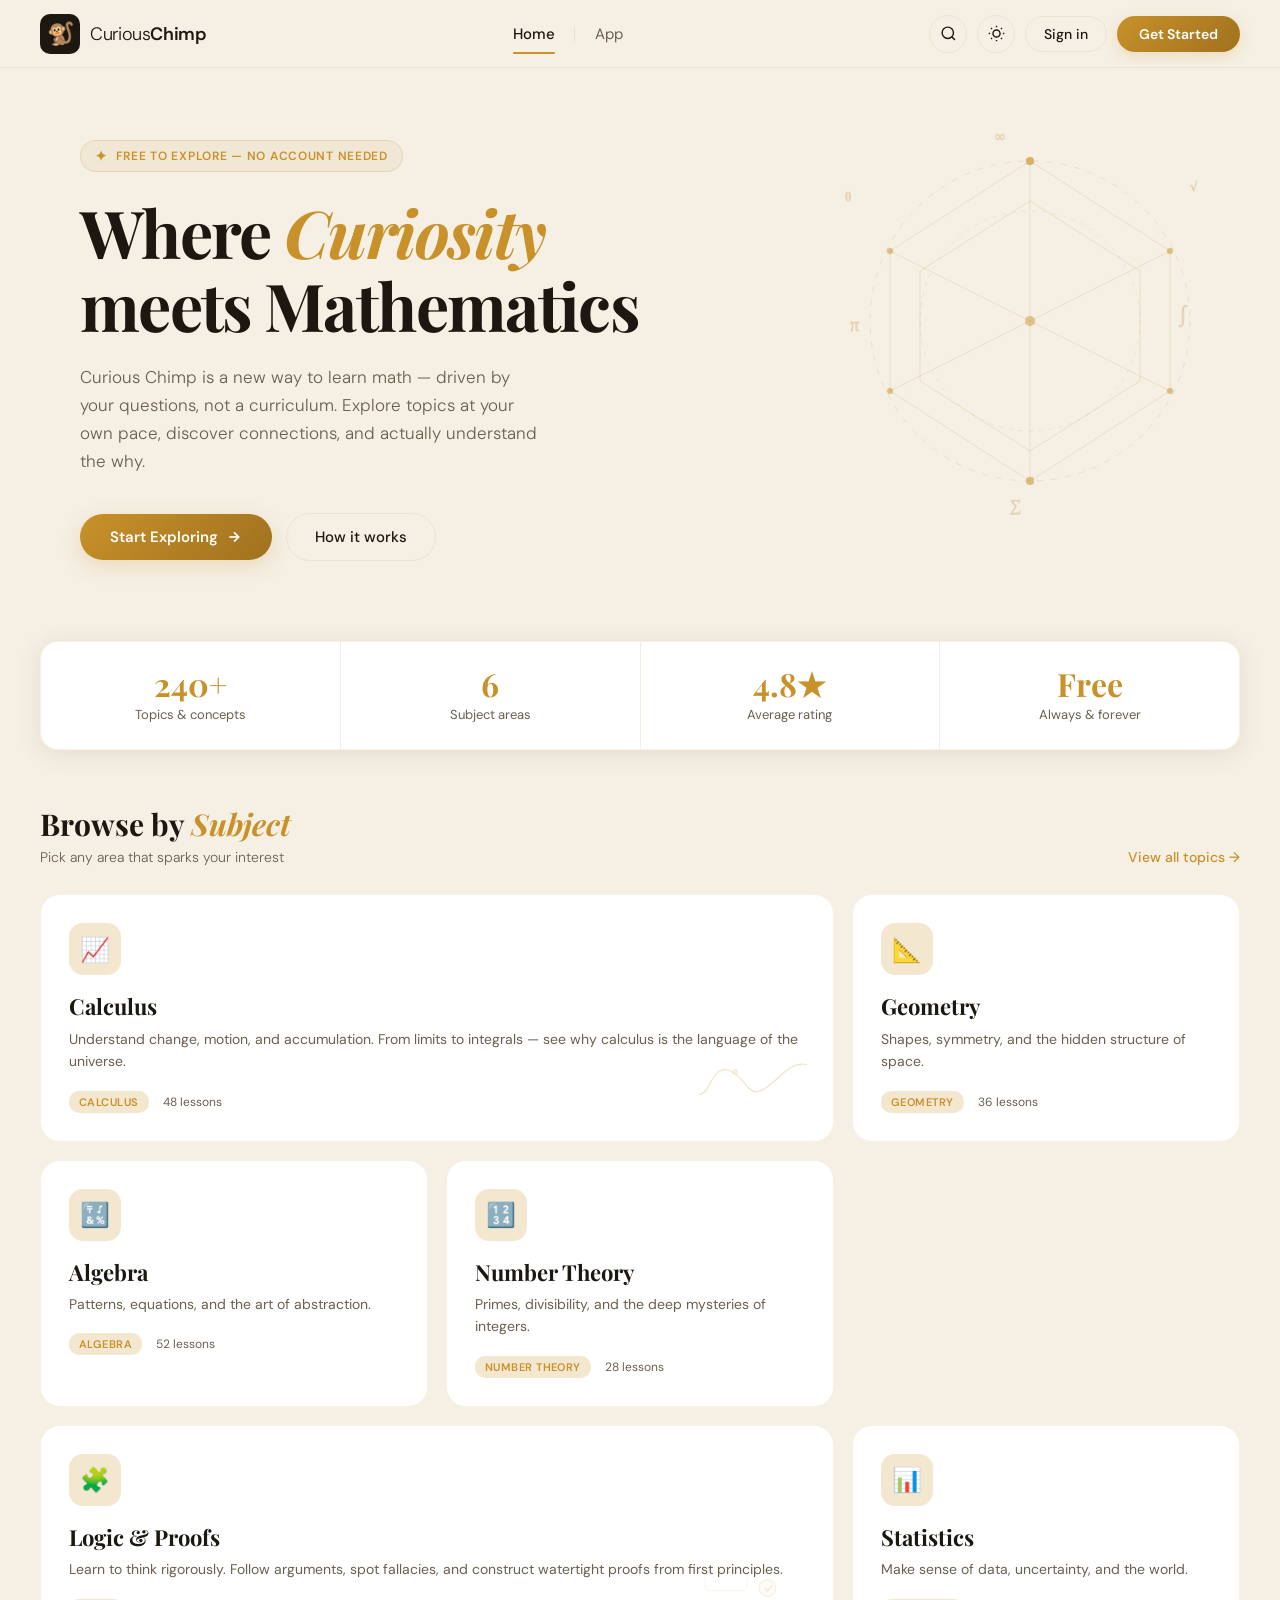
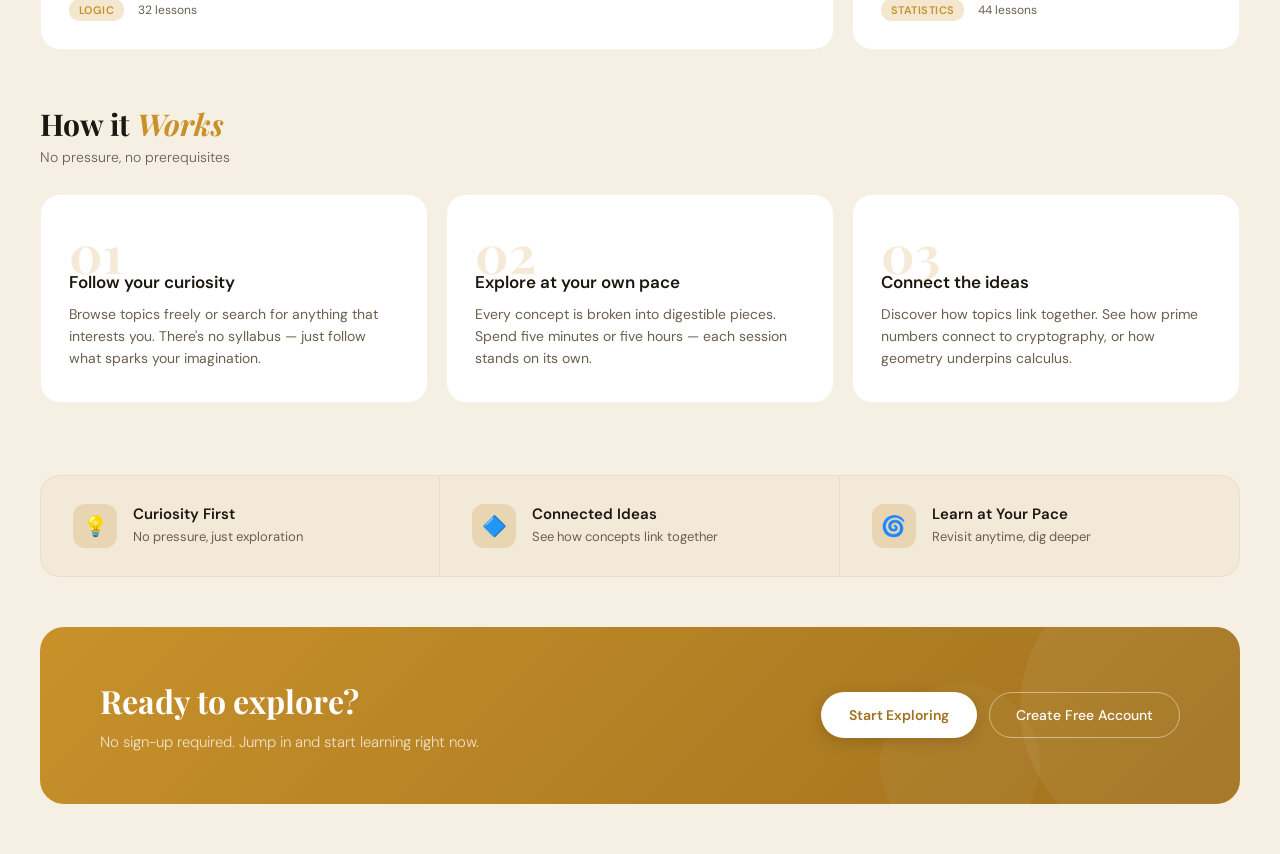
==== commit 50aa5332: "fixed files as claude output wasn't ready" ====
--- a/index.html
+++ b/index.html
@@ -19,9 +19,8 @@
     </a>
 
     <ul class="nav-links">
-      <li><a href="index.html">Explore</a></li>
-      <li><a href="#">Practice</a></li>
-      <li><a href="#">Learn</a></li>
+      <li class="active"><a href="home.html">Home</a></li>
+      <li><a href="index.html">App</a></li>
     </ul>
 
     <div class="nav-right">
